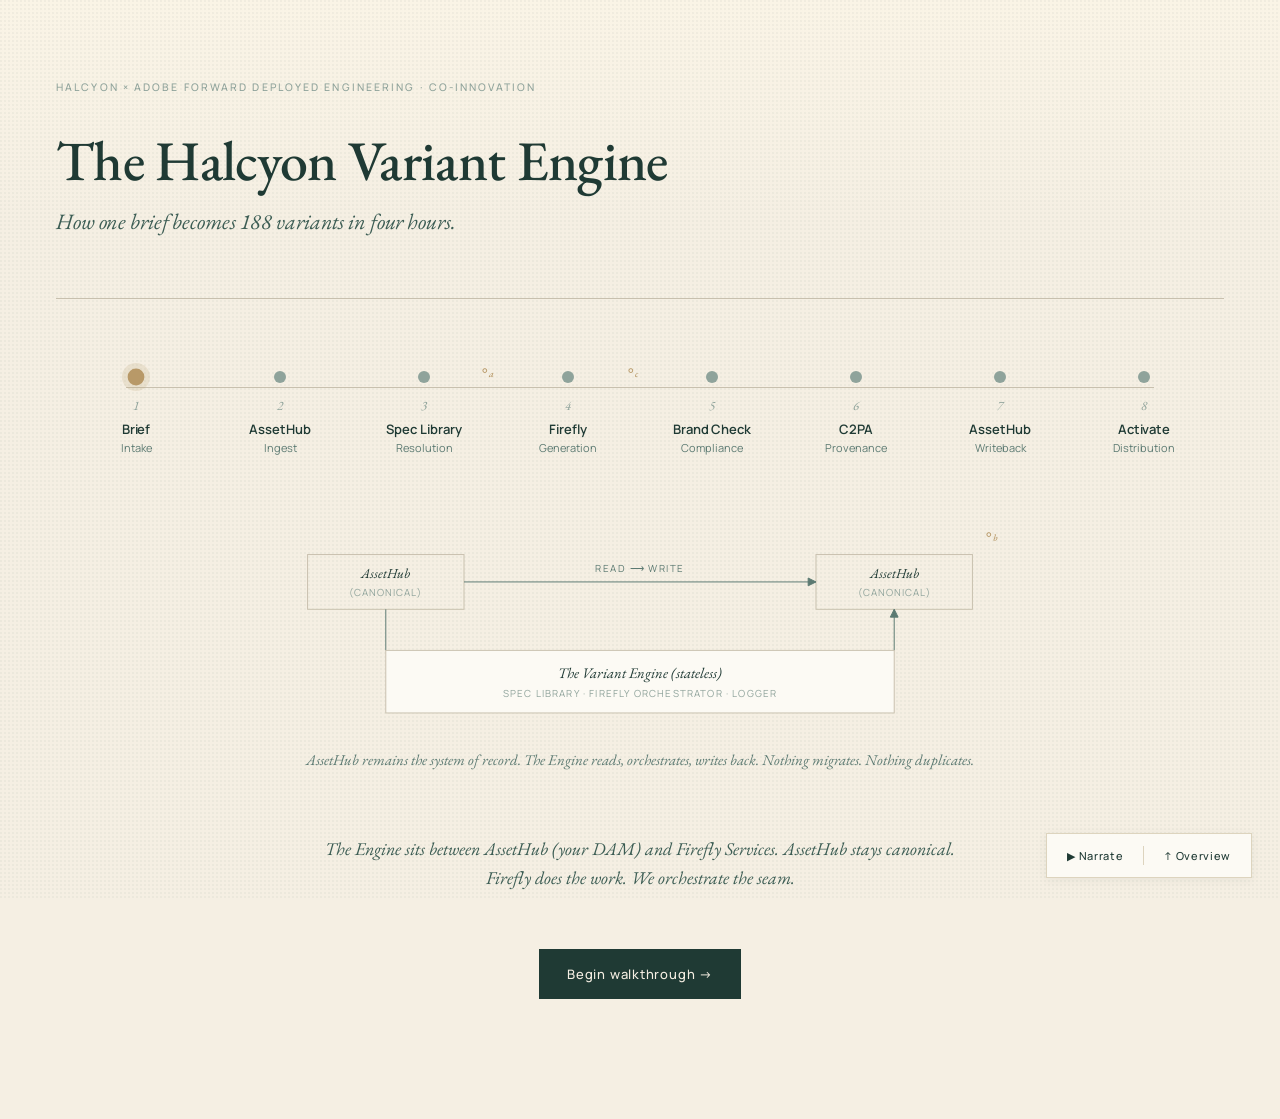
==== index.html @ 99d2ec36 "Halcyon Variant Engine — visual prototype" ====
<!doctype html>
<html lang="en">
<head>
<meta charset="utf-8" />
<meta name="viewport" content="width=1440" />
<title>The Halcyon Variant Engine</title>

<link rel="preconnect" href="https://fonts.googleapis.com">
<link rel="preconnect" href="https://fonts.gstatic.com" crossorigin>
<link rel="preload" as="style" href="https://fonts.googleapis.com/css2?family=EB+Garamond:ital,wght@0,400;0,500;1,400;1,500&family=Manrope:wght@300;400;500;600&family=JetBrains+Mono:wght@400;500&family=Noto+Serif+JP:wght@400;500;700&family=Noto+Sans+JP:wght@400;500&display=swap">
<link rel="stylesheet" href="https://fonts.googleapis.com/css2?family=EB+Garamond:ital,wght@0,400;0,500;1,400;1,500&family=Manrope:wght@300;400;500;600&family=JetBrains+Mono:wght@400;500&family=Noto+Serif+JP:wght@400;500;700&family=Noto+Sans+JP:wght@400;500&display=swap">

<link rel="stylesheet" href="./style.css">
</head>
<body>

<!-- Act 1 — Workflow Overview Page -->
<section id="act-1" class="act act--1" aria-label="Workflow overview"></section>

<!-- Act 2 — Visual Walkthrough -->
<section id="act-2" class="act act--2 hidden" aria-label="Visual walkthrough">
  <header id="breadcrumb-host" class="breadcrumb-host"></header>
  <h2 id="scene-title" class="scene-title"></h2>
  <main id="scene-stage" class="scene-stage"></main>
  <footer id="scene-controls" class="scene-controls"></footer>
  <aside id="margin-log" class="margin-log" aria-label="Margin log"></aside>
</section>

<!-- End frame -->
<section id="end-frame" class="end-frame hidden" aria-label="Closing frame"></section>

<!-- Floating cue overlay (markers anchor to elements; this hosts cards + pointers) -->
<div id="cue-overlay" class="cue-overlay" aria-live="polite"></div>

<!-- Mode + meta controls (always visible chrome — minimal) -->
<nav id="meta-controls" class="meta-controls" aria-label="Playback"></nav>

<script type="module" src="./app.js"></script>
</body>
</html>
---- style.css ----
/* style.css — built in chunks. Sections appended below. */

/* ============================================================
   §8.2  Color palette — exact hex values
   ============================================================ */
:root {
  --ink-deep:     #1F3A34;
  --ink-med:      #3B5C53;
  --ink-soft:     #5C7A72;
  --ink-faint:    #8FA39B;

  --cream:        #F5EFE3;
  --cream-warm:   #FAF4E6;
  --paper:        #FCFAF4;
  --sand:         #E8E2D5;
  --rule:         #C8C0AE;
  --rule-soft:    #DDD4BE;

  --gold:         #B89968;
  --gold-soft:    #D4B98C;
  --accent-green: #6FA67D;
  --review-mute:  #A8A296;

  /* Apparel-Black tile palette per §9.2 */
  --tile-bg-top:    #3B3530;
  --tile-bg-bot:    #252220;
  --tile-bg-flat:   #2C2825;
  --tile-figure:    #4A423C;
  --tile-figure-hi: #5A524A;
  --tile-amazon-bg: #F7F2E8;

  /* Typography — §8.3 */
  --serif:  'EB Garamond', 'Iowan Old Style', 'Apple Garamond', Georgia, serif;
  --sans:   'Manrope', 'DM Sans', 'Plus Jakarta Sans', system-ui, -apple-system, BlinkMacSystemFont, sans-serif;
  --mono:   'JetBrains Mono', ui-monospace, 'SF Mono', Menlo, monospace;
  --jp-serif: 'Noto Serif JP', 'Hiragino Mincho ProN', 'Yu Mincho', serif;
  --jp-sans:  'Noto Sans JP', 'Hiragino Sans', 'Yu Gothic', sans-serif;

  /* Motion — §8.5 */
  --ease: cubic-bezier(0.22, 0.61, 0.36, 1);
  --dur-fast: 200ms;
  --dur-med: 350ms;
  --dur-slow: 600ms;

  /* Layout */
  --page-max: 1280px;
  --page-pad: 56px;
}

* { box-sizing: border-box; }

html, body {
  margin: 0;
  padding: 0;
  background: var(--cream);
  color: var(--ink-deep);
  font-family: var(--sans);
  font-weight: 400;
  font-size: 15px;
  line-height: 1.5;
  -webkit-font-smoothing: antialiased;
  -moz-osx-font-smoothing: grayscale;
  min-height: 100vh;
}

/* §8.4 — paper grain on the page background */
body::before {
  content: '';
  position: fixed;
  inset: 0;
  pointer-events: none;
  z-index: 0;
  background:
    radial-gradient(circle at 1px 1px, rgba(31,58,52,0.04) 1px, transparent 0) 0 0 / 4px 4px,
    linear-gradient(180deg, var(--cream-warm) 0%, var(--cream) 220px);
}

body > * { position: relative; z-index: 1; }

/* Hidden helper */
.hidden { display: none !important; }

/* Typography defaults */
h1, h2, h3, h4 { font-family: var(--serif); font-weight: 500; margin: 0; color: var(--ink-deep); letter-spacing: -0.005em; }
p { margin: 0; }
button { font-family: inherit; cursor: pointer; }
a { color: inherit; }

.eyebrow {
  font-family: var(--sans);
  font-weight: 500;
  text-transform: uppercase;
  letter-spacing: 0.18em;
  font-size: 11px;
  color: var(--ink-faint);
}

.mono { font-family: var(--mono); font-size: 12.5px; }
.italic { font-style: italic; }

/* ============================================================
   Layout — Act 1
   ============================================================ */
.act {
  width: 100%;
  max-width: var(--page-max);
  margin: 0 auto;
  padding: 80px var(--page-pad) 120px;
  animation: actEnter var(--dur-slow) var(--ease) both;
}

@keyframes actEnter {
  from { opacity: 0; transform: translateY(8px); }
  to   { opacity: 1; transform: translateY(0); }
}

@keyframes actExit {
  from { opacity: 1; transform: translateY(0); }
  to   { opacity: 0; transform: translateY(6px); }
}

.act--exiting { animation: actExit 600ms var(--ease) both; }

.act--1 .a1-eyebrow {
  font-family: var(--sans);
  font-weight: 500;
  text-transform: uppercase;
  letter-spacing: 0.20em;
  font-size: 10.5px;
  color: var(--ink-faint);
  margin-bottom: 36px;
}

.act--1 .a1-title {
  font-family: var(--serif);
  font-weight: 500;
  font-size: 56px;
  line-height: 1.05;
  margin-bottom: 14px;
  letter-spacing: -0.012em;
}

.act--1 .a1-subtitle {
  font-family: var(--serif);
  font-style: italic;
  font-weight: 400;
  font-size: 22px;
  color: var(--ink-med);
  margin-bottom: 60px;
  letter-spacing: -0.005em;
}

.a1-rule {
  height: 1px;
  background: var(--rule);
  margin: 0 0 72px;
}

/* ============================================================
   Pipeline (Act 1 hero + Act 2 breadcrumb share styles)
   ============================================================ */
.pipeline {
  position: relative;
  display: grid;
  grid-template-columns: repeat(8, 1fr);
  gap: 0;
  align-items: start;
  padding: 0 8px;
  margin-bottom: 80px;
}

.pipeline__line {
  position: absolute;
  top: 16px;
  left: 6%;
  right: 6%;
  height: 1px;
  background: var(--rule);
  z-index: 0;
}

.pipeline-node {
  position: relative;
  display: flex;
  flex-direction: column;
  align-items: center;
  text-align: center;
  background: transparent;
  border: 0;
  padding: 0;
  cursor: pointer;
  z-index: 1;
}

.pipeline-node__dot {
  width: 12px;
  height: 12px;
  border-radius: 50%;
  background: var(--ink-deep);
  margin-bottom: 14px;
  transition: transform var(--dur-med) var(--ease), background var(--dur-med) var(--ease);
}

.pipeline-node[data-state="past"]    .pipeline-node__dot { background: var(--ink-soft); }
.pipeline-node[data-state="future"]  .pipeline-node__dot { background: var(--ink-faint); }
.pipeline-node[data-state="active"]  .pipeline-node__dot { background: var(--gold); transform: scale(1.4); box-shadow: 0 0 0 4px rgba(184,153,104,0.18); }

.pipeline-node__num {
  font-family: var(--serif);
  font-style: italic;
  font-size: 13px;
  color: var(--ink-faint);
  margin-bottom: 6px;
}

.pipeline-node__label {
  font-family: var(--sans);
  font-weight: 600;
  font-size: 13px;
  color: var(--ink-deep);
  letter-spacing: -0.005em;
  margin-bottom: 2px;
}

.pipeline-node__sub {
  font-family: var(--sans);
  font-weight: 400;
  font-size: 11px;
  color: var(--ink-soft);
}

/* Hover caption (small floating tile next to node) */
.pipeline-caption {
  position: absolute;
  top: 100%;
  left: 50%;
  transform: translate(-50%, 8px);
  width: 220px;
  background: var(--paper);
  border: 1px solid var(--rule-soft);
  padding: 12px 14px;
  z-index: 5;
  opacity: 0;
  pointer-events: none;
  transition: opacity 200ms var(--ease);
  box-shadow: 0 2px 8px rgba(31,58,52,0.06);
}

.pipeline-node:hover .pipeline-caption,
.pipeline-node:focus-visible .pipeline-caption { opacity: 1; }

.pipeline-caption__name {
  font-family: var(--sans);
  font-weight: 600;
  font-size: 12px;
  color: var(--ink-deep);
  margin-bottom: 4px;
}

.pipeline-caption__primitive {
  font-family: var(--mono);
  font-size: 10px;
  color: var(--gold);
  margin-bottom: 6px;
  line-height: 1.35;
}

.pipeline-caption__desc {
  font-family: var(--sans);
  font-size: 11.5px;
  color: var(--ink-soft);
  line-height: 1.45;
}

/* ============================================================
   Bridge diagram (Act 1)
   ============================================================ */
.bridge {
  margin: 24px auto 64px;
  max-width: 720px;
  padding: 0 8px;
}

.bridge__svg { display: block; width: 100%; height: auto; }

.bridge__caption {
  margin-top: 18px;
  text-align: center;
  font-family: var(--serif);
  font-style: italic;
  font-size: 15px;
  color: var(--ink-soft);
  line-height: 1.55;
}

/* ============================================================
   Act 1 orient + CTA
   ============================================================ */
.a1-orient {
  max-width: 640px;
  margin: 0 auto 56px;
  text-align: center;
  font-family: var(--serif);
  font-size: 18px;
  font-style: italic;
  font-weight: 400;
  color: var(--ink-med);
  line-height: 1.6;
}

.a1-cta-row { text-align: center; margin-top: 24px; }

.btn-primary {
  display: inline-block;
  background: var(--ink-deep);
  color: var(--cream);
  border: 0;
  font-family: var(--sans);
  font-weight: 500;
  font-size: 13px;
  letter-spacing: 0.06em;
  padding: 16px 28px;
  text-transform: none;
  cursor: pointer;
  transition: background var(--dur-med) var(--ease), transform var(--dur-med) var(--ease);
}

.btn-primary:hover { background: #15282A; transform: translateY(-1px); }

.btn-secondary {
  background: transparent;
  border: 1px solid var(--rule);
  color: var(--ink-deep);
  font-family: var(--sans);
  font-weight: 500;
  font-size: 12px;
  padding: 12px 22px;
  cursor: pointer;
  letter-spacing: 0.04em;
  transition: border-color var(--dur-med) var(--ease);
}
.btn-secondary:hover { border-color: var(--ink-soft); }

/* ============================================================
   Act 2 — chrome, breadcrumb, scene stage
   ============================================================ */
.act--2 {
  padding-top: 36px;
  padding-bottom: 80px;
}

.breadcrumb-host {
  position: sticky;
  top: 0;
  background: linear-gradient(180deg, var(--cream) 70%, rgba(245,239,227,0));
  padding: 18px 0 22px;
  z-index: 4;
  margin-bottom: 24px;
}

.breadcrumb {
  display: grid;
  grid-template-columns: repeat(8, 1fr);
  gap: 0;
  position: relative;
  padding: 0 12px;
}

.breadcrumb__line {
  position: absolute;
  top: 6px;
  left: 8%;
  right: 8%;
  height: 1px;
  background: var(--rule-soft);
}

.breadcrumb-node {
  display: flex;
  flex-direction: column;
  align-items: center;
  background: transparent;
  border: 0;
  padding: 0;
  cursor: pointer;
  position: relative;
  z-index: 1;
  transition: opacity var(--dur-med) var(--ease);
}

.breadcrumb-node:disabled { cursor: default; opacity: 0.55; }

.breadcrumb-node__dot {
  width: 8px;
  height: 8px;
  border-radius: 50%;
  background: var(--ink-faint);
  margin-bottom: 8px;
  transition: transform var(--dur-med) var(--ease), background var(--dur-med) var(--ease);
}

.breadcrumb-node[data-state="past"]   .breadcrumb-node__dot { background: var(--ink-soft); }
.breadcrumb-node[data-state="active"] .breadcrumb-node__dot { background: var(--gold); transform: scale(1.4); }

.breadcrumb-node__label {
  font-family: var(--sans);
  font-weight: 500;
  font-size: 9.5px;
  text-transform: uppercase;
  letter-spacing: 0.10em;
  color: var(--ink-faint);
}
.breadcrumb-node[data-state="past"]   .breadcrumb-node__label { color: var(--ink-soft); }
.breadcrumb-node[data-state="active"] .breadcrumb-node__label { color: var(--ink-deep); }

/* Scene title */
.scene-title {
  font-family: var(--serif);
  font-weight: 500;
  font-size: 26px;
  color: var(--ink-deep);
  margin: 8px var(--page-pad) 28px;
  letter-spacing: -0.005em;
}

/* Scene stage */
.scene-stage {
  margin: 0 var(--page-pad);
  min-height: 420px;
}

.scene-stage > .scene { animation: actEnter 450ms var(--ease) both; }

/* ============================================================
   Scene controls (bottom)
   ============================================================ */
.scene-controls {
  display: flex;
  justify-content: center;
  align-items: center;
  gap: 12px;
  margin: 56px var(--page-pad) 0;
  padding-top: 32px;
  border-top: 1px solid var(--rule-soft);
}

.scene-controls .ctrl {
  background: transparent;
  border: 1px solid var(--rule);
  color: var(--ink-deep);
  font-family: var(--sans);
  font-weight: 500;
  font-size: 11.5px;
  letter-spacing: 0.06em;
  padding: 10px 18px;
  cursor: pointer;
  transition: border-color var(--dur-med) var(--ease), color var(--dur-med) var(--ease);
}
.scene-controls .ctrl:hover { border-color: var(--ink-soft); }
.scene-controls .ctrl:disabled { color: var(--ink-faint); border-color: var(--rule-soft); cursor: default; }
.scene-controls .ctrl--primary { background: var(--ink-deep); color: var(--cream); border-color: var(--ink-deep); }
.scene-controls .ctrl--primary:hover { background: #15282A; }

/* ============================================================
   Margin log — bottom strip in Act 2
   ============================================================ */
.margin-log {
  margin: 64px var(--page-pad) 0;
  padding-top: 18px;
  border-top: 1px dotted var(--rule-soft);
  display: flex;
  flex-direction: column;
  gap: 4px;
  font-size: 11px;
  color: var(--ink-faint);
  font-family: var(--sans);
  min-height: 24px;
}

.margin-log__entry {
  display: grid;
  grid-template-columns: 24px 180px 1fr;
  gap: 12px;
  align-items: baseline;
  animation: actEnter 350ms var(--ease) both;
}

.margin-log__pin {
  font-family: var(--serif);
  font-style: italic;
  color: var(--gold);
  text-align: right;
}

.margin-log__attr {
  font-weight: 500;
  text-transform: uppercase;
  letter-spacing: 0.12em;
  font-size: 9.5px;
  color: var(--ink-soft);
}

.margin-log__quote {
  font-family: var(--serif);
  font-style: italic;
  font-size: 12px;
  color: var(--ink-soft);
  line-height: 1.5;
  white-space: nowrap;
  overflow: hidden;
  text-overflow: ellipsis;
}

/* ============================================================
   Meta controls (narrate toggle, return-to-overview)
   ============================================================ */
.meta-controls {
  position: fixed;
  bottom: 22px;
  right: 28px;
  z-index: 8;
  display: flex;
  gap: 8px;
  background: var(--paper);
  border: 1px solid var(--rule-soft);
  padding: 8px 10px;
  box-shadow: 0 2px 10px rgba(31,58,52,0.06);
}

.meta-controls .meta-btn {
  background: transparent;
  border: 0;
  font-family: var(--sans);
  font-weight: 500;
  font-size: 11px;
  letter-spacing: 0.06em;
  color: var(--ink-deep);
  padding: 6px 10px;
  cursor: pointer;
  transition: color var(--dur-med) var(--ease);
}
.meta-controls .meta-btn:hover { color: var(--gold); }
.meta-controls .meta-btn--active { color: var(--gold); }
.meta-controls .meta-divider { width: 1px; background: var(--rule-soft); margin: 4px 2px; }

/* ============================================================
   §10 Cues — marker (Option A footnote pin), card, pointer
   ============================================================ */

/* The marker is positioned by JS as an inline-block at anchor element.
   It is the small superscript ° in --gold per §10.1 Option A. */
.cue-marker {
  display: inline-flex;
  align-items: center;
  justify-content: center;
  position: relative;
  background: transparent;
  border: 0;
  font-family: var(--serif);
  font-weight: 500;
  font-size: 14px;
  color: var(--gold);
  cursor: pointer;
  padding: 0 2px;
  margin: 0 2px;
  vertical-align: super;
  line-height: 1;
  transition: color var(--dur-fast) var(--ease), transform var(--dur-fast) var(--ease);
}

.cue-marker::before {
  content: '°';
  font-size: 18px;
  line-height: 1;
}

.cue-marker:hover,
.cue-marker:focus-visible,
.cue-marker.is-active {
  color: var(--gold-soft);
  transform: scale(1.2);
}

.cue-marker .cue-marker__id {
  font-family: var(--serif);
  font-style: italic;
  font-size: 9.5px;
  color: var(--gold);
  margin-left: 1px;
}

/* Overlay container that hosts cards + pointers, position: fixed */
.cue-overlay {
  position: fixed;
  inset: 0;
  pointer-events: none;
  z-index: 6;
}

.cue-overlay > * { pointer-events: auto; }

/* Cue card */
.cue-card {
  position: absolute;
  width: 280px;
  background: var(--paper);
  border: 1px solid var(--rule-soft);
  box-shadow: 0 2px 12px rgba(31,58,52,0.08);
  padding: 18px 22px 20px;
  opacity: 0;
  transform: translateY(4px);
  transition: opacity 200ms var(--ease), transform 200ms var(--ease);
}

.cue-card.is-visible {
  opacity: 1;
  transform: translateY(0);
}

.cue-card__attr {
  font-family: var(--sans);
  font-weight: 500;
  font-size: 9.5px;
  letter-spacing: 0.18em;
  text-transform: uppercase;
  color: var(--gold);
  margin-bottom: 10px;
}

.cue-card__body {
  font-family: var(--serif);
  font-style: italic;
  font-weight: 400;
  font-size: 16px;
  line-height: 1.5;
  color: var(--ink-deep);
  letter-spacing: -0.003em;
}

.cue-card__close {
  position: absolute;
  top: 6px;
  right: 8px;
  background: transparent;
  border: 0;
  color: var(--ink-faint);
  cursor: pointer;
  font-size: 14px;
  line-height: 1;
  padding: 4px 6px;
}
.cue-card__close:hover { color: var(--ink-soft); }

/* Pointer line (SVG, drawn on entry) */
.cue-pointer {
  position: absolute;
  pointer-events: none;
  overflow: visible;
}
.cue-pointer__line {
  fill: none;
  stroke: var(--gold);
  stroke-width: 1;
  stroke-dasharray: 200;
  stroke-dashoffset: 200;
  transition: stroke-dashoffset 250ms var(--ease);
}
.cue-pointer.is-visible .cue-pointer__line { stroke-dashoffset: 0; }
.cue-pointer__dot { fill: var(--gold); opacity: 0; transition: opacity 200ms var(--ease) 200ms; }
.cue-pointer.is-visible .cue-pointer__dot { opacity: 1; }

/* ============================================================
   Generic stylized "interface" panel — used by Scenes 1, 2, 3, 4, 5, 7
   ============================================================ */
.panel {
  background: var(--paper);
  border: 1px solid var(--rule-soft);
  padding: 0;
  position: relative;
}

.panel__chrome {
  display: flex;
  align-items: center;
  justify-content: space-between;
  padding: 12px 18px;
  border-bottom: 1px solid var(--rule-soft);
  background: var(--cream-warm);
  font-family: var(--sans);
  font-weight: 500;
  font-size: 11px;
  letter-spacing: 0.10em;
  color: var(--ink-soft);
  text-transform: uppercase;
}

.panel__body { padding: 24px 28px 28px; }

/* ============================================================
   Scene 1 — Brief Intake form
   ============================================================ */
.brief-form { max-width: 720px; margin: 0 auto; }

.brief-form .field {
  display: grid;
  grid-template-columns: 160px 1fr;
  gap: 18px;
  align-items: baseline;
  margin-bottom: 16px;
  padding-bottom: 10px;
  border-bottom: 1px dotted var(--rule-soft);
}

.brief-form .field__label {
  font-family: var(--sans);
  font-weight: 500;
  font-size: 11px;
  letter-spacing: 0.10em;
  text-transform: uppercase;
  color: var(--ink-soft);
}

.brief-form .field__value {
  font-family: var(--sans);
  font-weight: 500;
  font-size: 14px;
  color: var(--ink-deep);
  position: relative;
  min-height: 18px;
}
.brief-form .field__value.mono { font-family: var(--mono); font-size: 12.5px; }

.brief-form .field__value .caret {
  display: inline-block;
  width: 1px;
  height: 14px;
  background: var(--ink-deep);
  vertical-align: -2px;
  margin-left: 1px;
  animation: caret 1s steps(2) infinite;
}
.brief-form .field__value.is-done .caret { display: none; }

@keyframes caret {
  0%, 50%   { opacity: 1; }
  51%, 100% { opacity: 0; }
}

.brief-form .pills {
  display: inline-flex;
  gap: 8px;
  flex-wrap: wrap;
}

.brief-form .pill {
  display: inline-block;
  padding: 4px 10px;
  background: transparent;
  border: 1px solid var(--rule);
  font-family: var(--sans);
  font-weight: 500;
  font-size: 11px;
  letter-spacing: 0.04em;
  color: var(--ink-deep);
  opacity: 0;
  transform: translateY(2px);
  transition: opacity 250ms var(--ease), transform 250ms var(--ease);
}
.brief-form .pill.is-visible { opacity: 1; transform: translateY(0); }

.brief-form .surfaces-grid {
  display: grid;
  grid-template-columns: 1fr 1fr;
  gap: 8px 24px;
  margin-top: 4px;
}

.brief-form .surface-row {
  display: flex;
  align-items: center;
  gap: 8px;
  font-family: var(--sans);
  font-size: 13px;
  color: var(--ink-deep);
  opacity: 0;
  transition: opacity 200ms var(--ease);
}
.brief-form .surface-row.is-visible { opacity: 1; }
.brief-form .surface-row .check { color: var(--gold); font-size: 11px; }

.brief-form .estimate-line {
  font-family: var(--serif);
  font-size: 18px;
  font-weight: 500;
  color: var(--ink-deep);
}
.brief-form .estimate-line .estimate-num { color: var(--gold); font-style: italic; font-size: 22px; }
.brief-form .estimate-line .estimate-note {
  display: block;
  font-family: var(--sans);
  font-style: normal;
  font-weight: 400;
  font-size: 11.5px;
  color: var(--ink-faint);
  margin-top: 4px;
  letter-spacing: 0.02em;
}

.brief-form .form-actions {
  display: flex;
  justify-content: flex-end;
  gap: 12px;
  margin-top: 28px;
  padding-top: 18px;
  border-top: 1px solid var(--rule-soft);
}
.brief-form .form-actions .btn-primary { font-size: 12px; padding: 12px 22px; transition: box-shadow var(--dur-med); }
.brief-form .form-actions .btn-primary.is-pulsing { box-shadow: 0 0 0 4px rgba(184,153,104,0.25); }

/* ============================================================
   Scene 2 — AssetHub DAM browser
   ============================================================ */
.assethub {
  display: grid;
  grid-template-columns: 1fr 320px;
  gap: 0;
  min-height: 360px;
}

.assethub__tree {
  border-right: 1px solid var(--rule-soft);
  padding: 18px 22px;
  font-family: var(--mono);
  font-size: 12.5px;
  color: var(--ink-soft);
  line-height: 2;
}

.assethub__row {
  display: flex;
  align-items: center;
  gap: 8px;
  padding: 1px 0;
}
.assethub__row.is-selected { color: var(--gold); }
.assethub__row.is-selected::after {
  content: '◀';
  color: var(--gold);
  font-size: 10px;
  margin-left: 4px;
}
.assethub__row .marker { color: var(--ink-faint); }
.assethub__row .file-glyph::before { content: '•'; color: var(--ink-faint); margin-right: 4px; }

.assethub__detail {
  background: var(--cream-warm);
  padding: 22px 24px;
  border-left: 0;
}

.assethub__detail .panel-eyebrow {
  font-family: var(--sans);
  text-transform: uppercase;
  letter-spacing: 0.18em;
  font-size: 9.5px;
  color: var(--ink-faint);
  margin-bottom: 18px;
}

.assethub__detail .selected-name {
  font-family: var(--mono);
  font-size: 13px;
  color: var(--ink-deep);
  background: var(--paper);
  border: 1px solid var(--rule-soft);
  padding: 8px 12px;
  margin-bottom: 18px;
  display: inline-block;
}

.assethub__meta { display: flex; flex-direction: column; gap: 10px; }

.assethub__meta-row {
  display: grid;
  grid-template-columns: 80px 1fr;
  gap: 12px;
  align-items: baseline;
  font-family: var(--sans);
  font-size: 12.5px;
  color: var(--ink-deep);
  opacity: 0;
  transition: opacity 250ms var(--ease);
}
.assethub__meta-row.is-visible { opacity: 1; }
.assethub__meta-row .k {
  font-weight: 500;
  text-transform: uppercase;
  letter-spacing: 0.10em;
  font-size: 10px;
  color: var(--ink-faint);
}
.assethub__meta-row.highlight .v {
  color: var(--gold);
  font-style: italic;
  font-family: var(--serif);
  font-size: 14px;
}
.assethub__meta-row.highlight .v .pulse {
  display: inline-block;
  width: 6px; height: 6px;
  background: var(--accent-green);
  border-radius: 50%;
  margin-right: 4px;
  vertical-align: middle;
  animation: pulse 1.6s ease-in-out infinite;
}

@keyframes pulse {
  0%, 100% { opacity: 1; transform: scale(1); }
  50%      { opacity: 0.55; transform: scale(0.8); }
}

/* ============================================================
   Scene 3 — Spec Library code editor
   ============================================================ */
.editor { min-height: 360px; }

.editor__tabs {
  display: flex;
  border-bottom: 1px solid var(--rule-soft);
  background: var(--cream-warm);
  padding: 0 12px;
}
.editor__tab {
  padding: 12px 16px;
  font-family: var(--mono);
  font-size: 11.5px;
  color: var(--ink-soft);
  cursor: pointer;
  border: 0;
  background: transparent;
  border-bottom: 2px solid transparent;
  transition: color var(--dur-med) var(--ease), border-color var(--dur-med) var(--ease);
}
.editor__tab.is-active {
  color: var(--ink-deep);
  border-bottom-color: var(--gold);
  background: var(--paper);
}

.editor__body {
  padding: 18px 0;
  font-family: var(--mono);
  font-size: 12.5px;
  line-height: 1.7;
  background: var(--paper);
  position: relative;
}

.editor__line {
  display: grid;
  grid-template-columns: 48px 1fr;
  gap: 8px;
  padding: 0 22px 0 12px;
  color: var(--ink-soft);
  white-space: pre;
}

.editor__line .num {
  color: var(--ink-faint);
  text-align: right;
  font-size: 11px;
  user-select: none;
}

.editor__line.is-highlight {
  background: rgba(184,153,104,0.10);
}
.editor__line.is-highlight .content { color: var(--ink-deep); }

.editor__line .key { color: var(--ink-deep); }
.editor__line .str { color: var(--gold); }
.editor__line .num-val { color: var(--accent-green); }
.editor__line .punct { color: var(--ink-soft); }

.editor__statusbar {
  margin-top: 6px;
  border-top: 1px solid var(--rule-soft);
  padding: 10px 18px;
  font-family: var(--mono);
  font-size: 11px;
  color: var(--ink-soft);
  background: var(--cream-warm);
  display: flex;
  align-items: center;
  gap: 8px;
}
.editor__statusbar .pulse-dot {
  display: inline-block;
  width: 6px; height: 6px;
  background: var(--accent-green);
  border-radius: 50%;
  animation: pulse 1.6s ease-in-out infinite;
}

/* ============================================================
   Scene 4 — Firefly job dashboard
   ============================================================ */
.firefly__header {
  display: grid;
  grid-template-columns: 1fr 1fr 1fr;
  gap: 36px;
  padding: 22px 28px;
  border-bottom: 1px solid var(--rule-soft);
}

.firefly__header .stat__label {
  font-family: var(--sans);
  font-weight: 500;
  text-transform: uppercase;
  font-size: 9.5px;
  letter-spacing: 0.16em;
  color: var(--ink-faint);
  margin-bottom: 6px;
}
.firefly__header .stat__value {
  font-family: var(--serif);
  font-weight: 500;
  font-size: 22px;
  color: var(--ink-deep);
  letter-spacing: -0.005em;
}

.firefly__rows {
  font-family: var(--mono);
  font-size: 12px;
  padding: 12px 28px;
  color: var(--ink-soft);
}

.firefly__row {
  display: grid;
  grid-template-columns: 18px 110px 110px 50px 1fr 80px;
  gap: 12px;
  align-items: center;
  padding: 6px 0;
  border-bottom: 1px dotted var(--rule-soft);
  transition: color var(--dur-med) var(--ease);
}

.firefly__row:last-child { border-bottom: 0; }

.firefly__row .state-glyph { font-size: 14px; line-height: 1; text-align: center; }
.firefly__row.state--queued  { color: var(--ink-faint); }
.firefly__row.state--queued  .state-glyph { color: var(--ink-faint); }
.firefly__row.state--running { color: var(--ink-deep); }
.firefly__row.state--running .state-glyph { color: var(--accent-green); animation: pulse 1.6s ease-in-out infinite; }
.firefly__row.state--done    { color: var(--ink-soft); }
.firefly__row.state--done    .state-glyph { color: var(--ink-soft); }

.firefly__row .row-id { color: var(--ink-faint); }
.firefly__row .row-status {
  text-align: right;
  font-family: var(--sans);
  font-weight: 500;
  font-size: 10.5px;
  letter-spacing: 0.10em;
  text-transform: lowercase;
}

.firefly__legend {
  padding: 12px 28px 22px;
  font-family: var(--mono);
  font-size: 11px;
  color: var(--ink-faint);
  border-top: 1px solid var(--rule-soft);
}

/* ============================================================
   Scene 5 — Brand Check grid
   ============================================================ */
.brandcheck__header {
  display: grid;
  grid-template-columns: 1fr 1fr 1fr;
  gap: 36px;
  padding: 22px 28px;
  border-bottom: 1px solid var(--rule-soft);
}

.brandcheck__header .stat__label {
  font-family: var(--sans);
  font-weight: 500;
  text-transform: uppercase;
  font-size: 9.5px;
  letter-spacing: 0.16em;
  color: var(--ink-faint);
  margin-bottom: 6px;
}
.brandcheck__header .stat__value {
  font-family: var(--serif);
  font-weight: 500;
  font-size: 22px;
  color: var(--ink-deep);
}

.brandcheck__grid {
  display: grid;
  grid-template-columns: repeat(8, 1fr);
  gap: 14px;
  padding: 28px;
}

.bc-tile {
  position: relative;
  aspect-ratio: 1 / 1;
  background: var(--tile-bg-flat);
  border: 1px solid var(--rule-soft);
  display: flex;
  align-items: flex-end;
  justify-content: flex-end;
  padding: 6px 8px;
  overflow: hidden;
}

.bc-tile__silhouette {
  position: absolute;
  inset: 0;
  display: flex;
  align-items: center;
  justify-content: center;
}

.bc-tile__score {
  font-family: var(--mono);
  font-size: 10.5px;
  color: var(--cream);
  background: rgba(31,24,21,0.55);
  padding: 2px 5px;
  position: relative;
  z-index: 1;
}

.bc-tile.is-flagged {
  filter: saturate(0.4) brightness(0.92);
}
.bc-tile.is-flagged::after {
  content: '⚐';
  position: absolute;
  top: 4px;
  right: 6px;
  color: var(--gold);
  font-size: 14px;
  z-index: 2;
}

.bc-tile.has-c2pa::before {
  content: 'C2PA ✓';
  position: absolute;
  top: 4px;
  left: 6px;
  font-family: var(--mono);
  font-size: 8.5px;
  color: var(--gold);
  background: rgba(31,24,21,0.55);
  padding: 1px 4px;
  z-index: 2;
  animation: c2paIn 350ms var(--ease) both;
}

@keyframes c2paIn {
  from { opacity: 0; transform: translateY(-2px); }
  to   { opacity: 1; transform: translateY(0); }
}

.brandcheck__legend {
  border-top: 1px solid var(--rule-soft);
  padding: 18px 28px 22px;
  display: flex;
  align-items: baseline;
  gap: 14px;
}
.brandcheck__legend .review-key {
  font-family: var(--mono);
  font-size: 11px;
  color: var(--ink-soft);
}

.brandcheck__provenance {
  border-top: 1px solid var(--rule-soft);
  padding: 18px 28px 24px;
  background: var(--cream-warm);
}
.brandcheck__provenance .label {
  font-family: var(--sans);
  font-weight: 500;
  text-transform: uppercase;
  letter-spacing: 0.18em;
  font-size: 10px;
  color: var(--ink-faint);
  margin-bottom: 8px;
}
.brandcheck__provenance .l1 {
  font-family: var(--serif);
  font-style: italic;
  font-size: 14px;
  color: var(--ink-deep);
  margin-bottom: 4px;
}
.brandcheck__provenance .l2 {
  font-family: var(--mono);
  font-size: 11px;
  color: var(--ink-soft);
}

/* ============================================================
   Scene 7 — Activation panel
   ============================================================ */
.activation__rows {
  padding: 22px 28px;
}
.activation__row {
  display: grid;
  grid-template-columns: 1fr 80px 1fr;
  gap: 18px;
  align-items: baseline;
  padding: 12px 0;
  border-bottom: 1px dotted var(--rule-soft);
  font-family: var(--sans);
  font-size: 13px;
  color: var(--ink-deep);
  opacity: 0.45;
  transition: opacity 350ms var(--ease);
}
.activation__row.is-live { opacity: 1; }
.activation__row.is-header {
  font-family: var(--sans);
  font-weight: 500;
  font-size: 10px;
  letter-spacing: 0.16em;
  text-transform: uppercase;
  color: var(--ink-faint);
  opacity: 1;
}
.activation__row.is-total {
  font-family: var(--serif);
  font-weight: 500;
  font-size: 16px;
  border-top: 1px solid var(--rule);
  border-bottom: 0;
  padding-top: 18px;
  margin-top: 8px;
  opacity: 1;
}

.activation__row .count {
  font-family: var(--mono);
  font-size: 13px;
  color: var(--ink-deep);
  text-align: right;
}

.activation__row .status {
  font-family: var(--sans);
  font-size: 12px;
  color: var(--ink-soft);
  display: flex;
  align-items: center;
  gap: 6px;
}
.activation__row .status .dot {
  width: 7px; height: 7px;
  border-radius: 50%;
  display: inline-block;
}
.activation__row.is-live    .status .dot { background: var(--accent-green); animation: pulse 1.6s ease-in-out infinite; }
.activation__row.scheduled  .status .dot { background: var(--gold); }
.activation__row.is-total   .status .dot { background: var(--accent-green); }

.activation__footer {
  border-top: 1px solid var(--rule-soft);
  background: var(--cream-warm);
  padding: 22px 28px;
  display: grid;
  grid-template-columns: repeat(3, 1fr);
  gap: 24px;
}
.activation__footer .meta-label {
  font-family: var(--sans);
  text-transform: uppercase;
  letter-spacing: 0.16em;
  font-size: 10px;
  color: var(--ink-faint);
  margin-bottom: 6px;
}
.activation__footer .meta-value {
  font-family: var(--serif);
  font-weight: 500;
  font-size: 18px;
  color: var(--ink-deep);
}
.activation__footer .meta-value.gold { color: var(--gold); font-style: italic; }

/* ============================================================
   End frame
   ============================================================ */
.end-frame {
  text-align: center;
  padding: 140px var(--page-pad) 120px;
  max-width: var(--page-max);
  margin: 0 auto;
}

.end-frame__l1 { font-family: var(--serif); font-style: italic; font-weight: 500; font-size: 38px; color: var(--ink-deep); margin-bottom: 36px; letter-spacing: -0.012em; }
.end-frame__l2 { font-family: var(--serif); font-style: italic; font-weight: 400; font-size: 30px; color: var(--ink-med); margin-bottom: 36px; }
.end-frame__l3 { font-family: var(--serif); font-style: italic; font-weight: 400; font-size: 28px; color: var(--ink-soft); margin-bottom: 60px; }

.end-frame__actions { display: flex; justify-content: center; gap: 14px; flex-direction: column; align-items: center; margin-top: 40px; }
.end-frame__actions .btn-link {
  background: transparent; border: 0; padding: 8px 4px;
  font-family: var(--sans); font-size: 12px; color: var(--ink-soft); cursor: pointer; letter-spacing: 0.06em;
}
.end-frame__actions .btn-link:hover { color: var(--ink-deep); }

/* ============================================================
   §6.6 / §9 — Scene 6 Contact Sheet & variant tiles
   ============================================================ */
.contact {
  display: grid;
  grid-template-columns: 96px 1fr;
  gap: 18px;
  align-items: start;
  padding: 16px 0;
}

.contact__hero {
  background: var(--paper);
  border: 1px solid var(--rule-soft);
  padding: 14px;
}
.contact__hero .hero-svg { display: block; width: 100%; height: auto; }
.contact__hero .hero-meta {
  font-family: var(--mono);
  font-size: 9.5px;
  color: var(--ink-faint);
  margin-top: 10px;
  line-height: 1.4;
}

.contact__board {
  display: grid;
  grid-template-rows: auto 1fr;
  gap: 8px;
}

.contact__col-headers {
  display: grid;
  grid-template-columns: 70px repeat(8, 1fr);
  gap: 6px;
  padding-right: 4px;
}
.contact__col-headers .col-h {
  font-family: var(--sans);
  font-weight: 500;
  text-transform: uppercase;
  letter-spacing: 0.10em;
  font-size: 8.5px;
  color: var(--ink-faint);
  text-align: center;
  line-height: 1.3;
}

.contact__rows { display: flex; flex-direction: column; gap: 8px; }

.contact__row {
  display: grid;
  grid-template-columns: 70px repeat(8, 1fr);
  gap: 6px;
  align-items: end;
}

.contact__row-label {
  font-family: var(--serif);
  font-weight: 500;
  font-size: 14px;
  color: var(--ink-deep);
  letter-spacing: 0.06em;
  text-align: right;
  padding-right: 4px;
  align-self: center;
}

.contact__counter {
  margin-top: 18px;
  text-align: right;
  font-family: var(--mono);
  font-size: 11.5px;
  color: var(--ink-soft);
}
.contact__counter .num { color: var(--gold); font-family: var(--serif); font-style: italic; font-size: 16px; }

/* ============================================================
   Variant tile (atomic unit — Scene 6 + Scene 5)
   ============================================================ */
.tile {
  position: relative;
  width: 100%;
  background: var(--sand);
  border: 1px solid var(--rule-soft);
  display: flex;
  flex-direction: column;
  overflow: visible;
  opacity: 0;
  transform: translateY(4px);
  transition: opacity 350ms var(--ease), transform 350ms var(--ease);
}
.tile.is-visible { opacity: 1; transform: translateY(0); }

.tile__canvas {
  position: relative;
  width: 100%;
  background: var(--tile-bg-flat);
  overflow: hidden;
}
.tile__canvas svg { display: block; width: 100%; height: 100%; }

.tile__caption {
  font-family: var(--sans);
  font-weight: 500;
  text-transform: uppercase;
  letter-spacing: 0.10em;
  font-size: 8.5px;
  color: var(--ink-faint);
  padding: 4px 4px 6px;
  text-align: center;
  line-height: 1.3;
}

.tile.is-flagged .tile__canvas {
  filter: saturate(0.4) brightness(0.95);
}
.tile.is-flagged::after {
  content: '⚐';
  position: absolute;
  top: 4px;
  right: 6px;
  color: var(--gold);
  font-size: 12px;
  z-index: 2;
}
.tile.is-flagged .tile__caption::after {
  content: ' · REVIEW';
  color: var(--gold);
}

/* Generating shimmer (state 2 of §9.5) */
.tile.is-generating .tile__canvas::after {
  content: '';
  position: absolute;
  inset: 0;
  background: linear-gradient(110deg, transparent 30%, rgba(245,239,227,0.18) 50%, transparent 70%);
  background-size: 200% 100%;
  animation: shimmer 600ms ease-out 1;
}
@keyframes shimmer {
  from { background-position: 100% 0; }
  to   { background-position: -100% 0; }
}

/* Visual override for Amazon (light bg) and OOH (vertical) */
.tile[data-amazon="1"] .tile__canvas { background: var(--tile-amazon-bg); }

/* Counter tween helper */
.counter-tween { font-variant-numeric: tabular-nums; }
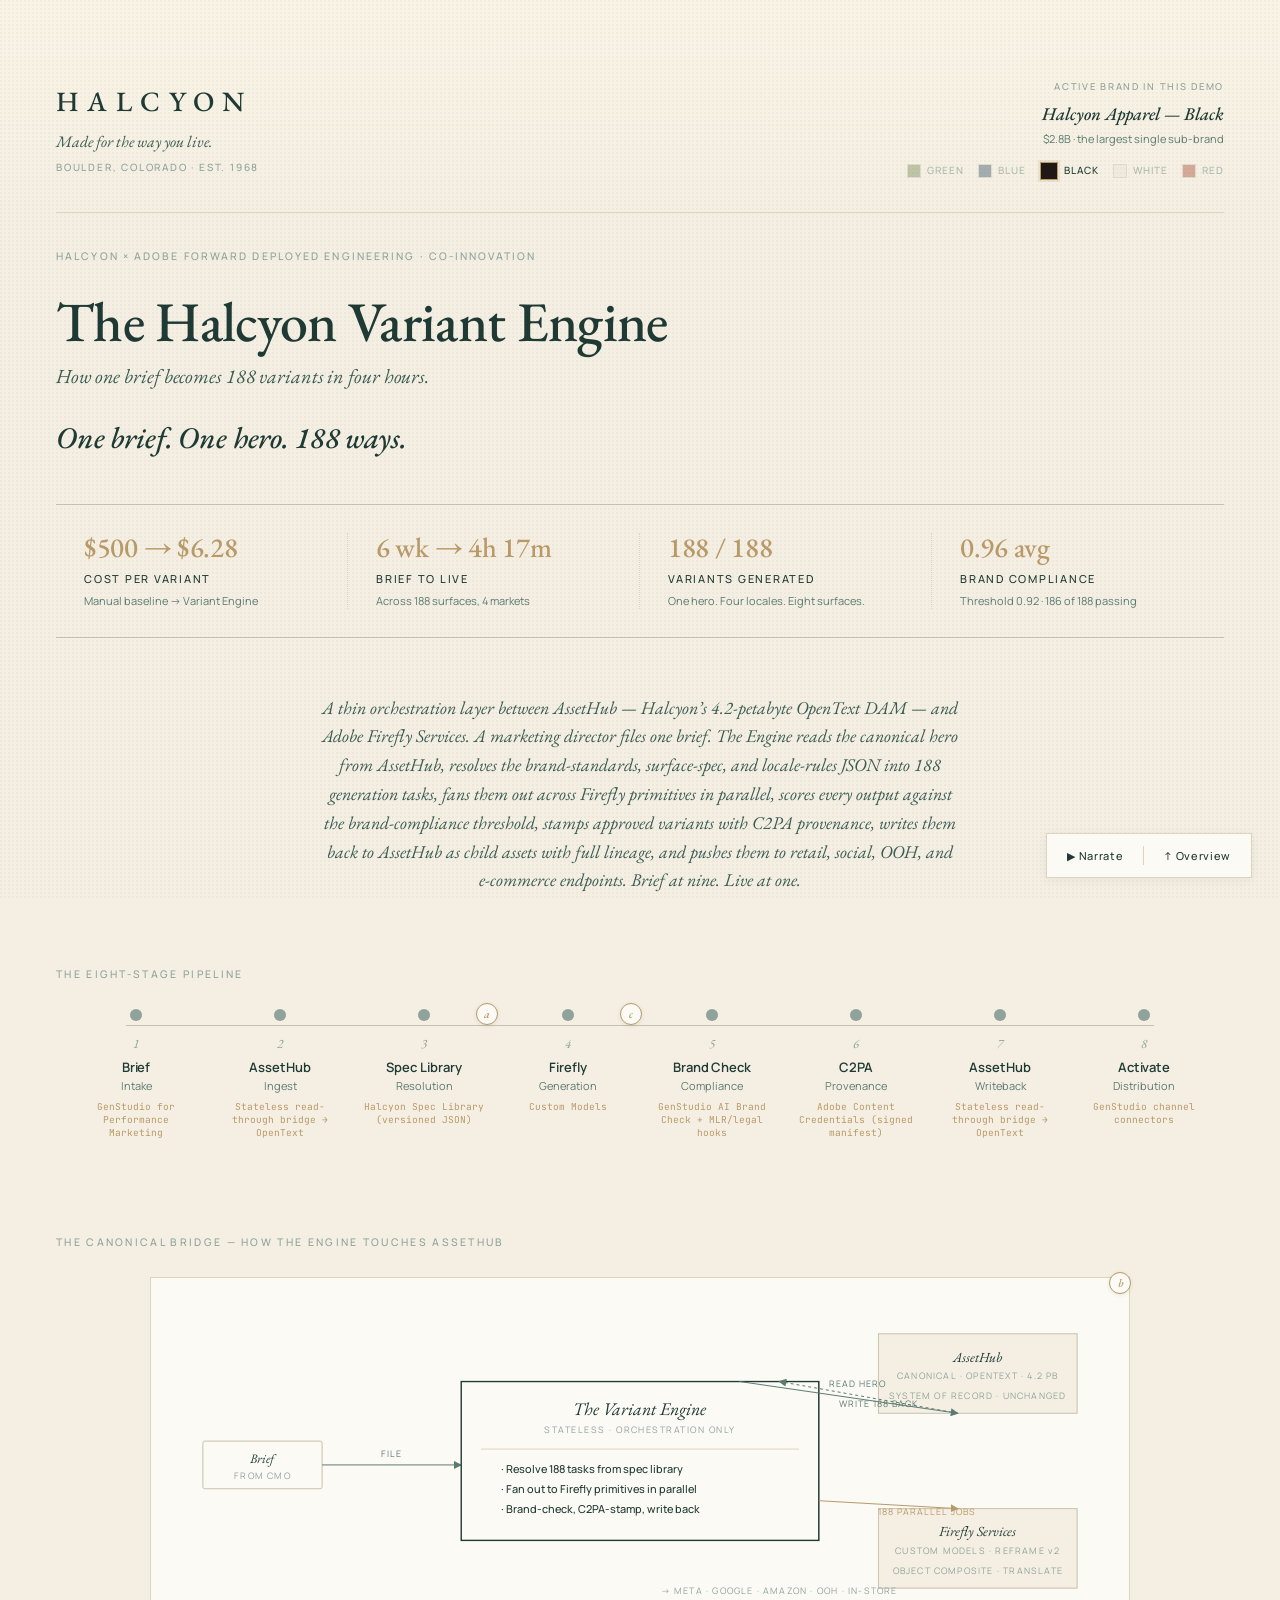
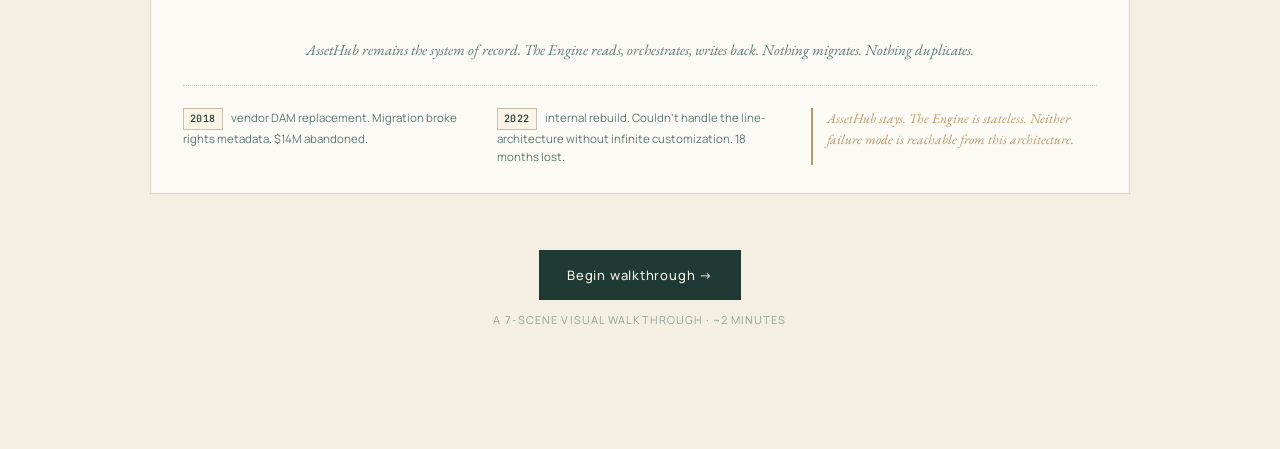
==== commit a579803c: "P9 + P10: HALCYON identity + headline metrics + narrated bridge + per-scene captions + Adobe Spectru" ====
--- a/index.html
+++ b/index.html
@@ -7,8 +7,8 @@
 
 <link rel="preconnect" href="https://fonts.googleapis.com">
 <link rel="preconnect" href="https://fonts.gstatic.com" crossorigin>
-<link rel="preload" as="style" href="https://fonts.googleapis.com/css2?family=EB+Garamond:ital,wght@0,400;0,500;1,400;1,500&family=Manrope:wght@300;400;500;600&family=JetBrains+Mono:wght@400;500&family=Noto+Serif+JP:wght@400;500;700&family=Noto+Sans+JP:wght@400;500&display=swap">
-<link rel="stylesheet" href="https://fonts.googleapis.com/css2?family=EB+Garamond:ital,wght@0,400;0,500;1,400;1,500&family=Manrope:wght@300;400;500;600&family=JetBrains+Mono:wght@400;500&family=Noto+Serif+JP:wght@400;500;700&family=Noto+Sans+JP:wght@400;500&display=swap">
+<link rel="preload" as="style" href="https://fonts.googleapis.com/css2?family=EB+Garamond:ital,wght@0,400;0,500;1,400;1,500&family=Manrope:wght@300;400;500;600&family=JetBrains+Mono:wght@400;500&family=Noto+Serif+JP:wght@400;500;700&family=Noto+Sans+JP:wght@400;500&family=Source+Sans+3:wght@400;500;600;700&display=swap">
+<link rel="stylesheet" href="https://fonts.googleapis.com/css2?family=EB+Garamond:ital,wght@0,400;0,500;1,400;1,500&family=Manrope:wght@300;400;500;600&family=JetBrains+Mono:wght@400;500&family=Noto+Serif+JP:wght@400;500;700&family=Noto+Sans+JP:wght@400;500&family=Source+Sans+3:wght@400;500;600;700&display=swap">
 
 <link rel="stylesheet" href="./style.css">
 </head>
@@ -19,6 +19,7 @@
 
 <!-- Act 2 — Visual Walkthrough -->
 <section id="act-2" class="act act--2 hidden" aria-label="Visual walkthrough">
+  <header id="act2-brand-bar" class="act2-brand-bar"></header>
   <header id="breadcrumb-host" class="breadcrumb-host"></header>
   <h2 id="scene-title" class="scene-title"></h2>
   <main id="scene-stage" class="scene-stage"></main>
--- a/style.css
+++ b/style.css
@@ -21,6 +21,25 @@
   --accent-green: #6FA67D;
   --review-mute:  #A8A296;
 
+  /* Adobe Spectrum tokens — used INSIDE depicted product surfaces */
+  --spec-bg:        #FFFFFF;
+  --spec-bg-alt:    #FAFAFA;
+  --spec-bg-nav:    #F5F5F5;
+  --spec-border:    #E1E1E1;
+  --spec-border-2:  #CACACA;
+  --spec-text-1:    #2C2C2C;
+  --spec-text-2:    #464646;
+  --spec-text-3:    #707070;
+  --spec-text-4:    #959595;
+  --spec-blue:      #1473E6;
+  --spec-blue-2:    #0D66D0;
+  --spec-blue-bg:   #E0F0FF;
+  --spec-green:     #2D9D78;
+  --spec-amber:     #E68619;
+  --spec-red:       #D7373F;
+  --spec-violet:    #6740CC;
+  --adobe-red:      #EB1000;
+
   /* Apparel-Black tile palette per §9.2 */
   --tile-bg-top:    #3B3530;
   --tile-bg-bot:    #252220;
@@ -35,6 +54,8 @@
   --mono:   'JetBrains Mono', ui-monospace, 'SF Mono', Menlo, monospace;
   --jp-serif: 'Noto Serif JP', 'Hiragino Mincho ProN', 'Yu Mincho', serif;
   --jp-sans:  'Noto Sans JP', 'Hiragino Sans', 'Yu Gothic', sans-serif;
+  /* Adobe Clean substitute (Source Sans 3 is open-source from Adobe) — used inside product surfaces */
+  --adobe-clean: 'Source Sans 3', 'Adobe Clean', system-ui, -apple-system, sans-serif;
 
   /* Motion — §8.5 */
   --ease: cubic-bezier(0.22, 0.61, 0.36, 1);
@@ -128,7 +149,181 @@
   letter-spacing: 0.20em;
   font-size: 10.5px;
   color: var(--ink-faint);
-  margin-bottom: 36px;
+  margin: 36px 0 28px;
+}
+
+/* ============================================================
+   P9-1 — HALCYON brand identity strip
+   ============================================================ */
+.brand-strip {
+  display: grid;
+  grid-template-columns: 1fr 1fr;
+  gap: 48px;
+  align-items: start;
+  padding-bottom: 32px;
+  border-bottom: 1px solid var(--rule-soft);
+  margin-bottom: 12px;
+}
+
+.brand-strip__wordmark {
+  font-family: var(--serif);
+  font-weight: 500;
+  font-size: 28px;
+  letter-spacing: 0.30em;
+  color: var(--ink-deep);
+  margin-bottom: 8px;
+}
+
+.brand-strip__tag {
+  font-family: var(--serif);
+  font-style: italic;
+  font-size: 16px;
+  color: var(--ink-med);
+  margin-bottom: 6px;
+}
+
+.brand-strip__founded {
+  font-family: var(--sans);
+  font-weight: 500;
+  text-transform: uppercase;
+  letter-spacing: 0.18em;
+  font-size: 10px;
+  color: var(--ink-faint);
+}
+
+.brand-strip__right { text-align: right; }
+
+.brand-strip__active-label {
+  font-family: var(--sans);
+  font-weight: 500;
+  text-transform: uppercase;
+  letter-spacing: 0.18em;
+  font-size: 9.5px;
+  color: var(--ink-faint);
+  margin-bottom: 6px;
+}
+
+.brand-strip__active {
+  font-family: var(--serif);
+  font-style: italic;
+  font-weight: 500;
+  font-size: 18px;
+  color: var(--ink-deep);
+  margin-bottom: 4px;
+}
+
+.brand-strip__active-foot {
+  font-family: var(--sans);
+  font-size: 11px;
+  color: var(--ink-soft);
+  margin-bottom: 14px;
+}
+
+.brand-strip__lines {
+  display: flex;
+  justify-content: flex-end;
+  gap: 14px;
+}
+
+.brand-line {
+  display: flex;
+  align-items: center;
+  gap: 6px;
+  opacity: 0.45;
+  transition: opacity var(--dur-med) var(--ease);
+}
+.brand-line.is-active {
+  opacity: 1;
+}
+.brand-line__swatch {
+  display: inline-block;
+  width: 14px;
+  height: 14px;
+  border: 1px solid var(--rule);
+}
+.brand-line.is-active .brand-line__swatch {
+  width: 18px;
+  height: 18px;
+  border-color: var(--gold);
+  box-shadow: 0 0 0 2px rgba(184,153,104,0.18);
+}
+.brand-line__code {
+  font-family: var(--sans);
+  font-weight: 500;
+  text-transform: uppercase;
+  letter-spacing: 0.10em;
+  font-size: 10px;
+  color: var(--ink-soft);
+}
+.brand-line.is-active .brand-line__code { color: var(--ink-deep); }
+
+/* ============================================================
+   P9-2 — Hero line + headline metric strip
+   ============================================================ */
+.a1-hero-line {
+  font-family: var(--serif);
+  font-weight: 500;
+  font-style: italic;
+  font-size: 30px;
+  color: var(--ink-deep);
+  letter-spacing: -0.005em;
+  margin: 14px 0 44px;
+}
+
+.a1-metric-strip {
+  display: grid;
+  grid-template-columns: repeat(4, 1fr);
+  gap: 0;
+  border-top: 1px solid var(--rule);
+  border-bottom: 1px solid var(--rule);
+  padding: 28px 0;
+  margin-bottom: 56px;
+}
+
+.a1-metric {
+  padding: 0 28px;
+  border-right: 1px dotted var(--rule-soft);
+}
+.a1-metric:last-child { border-right: 0; }
+
+.a1-metric__value {
+  font-family: var(--serif);
+  font-weight: 500;
+  font-size: 28px;
+  color: var(--gold);
+  letter-spacing: -0.01em;
+  margin-bottom: 8px;
+  line-height: 1.05;
+  font-variant-numeric: tabular-nums;
+}
+
+.a1-metric__label {
+  font-family: var(--sans);
+  font-weight: 500;
+  font-size: 11px;
+  text-transform: uppercase;
+  letter-spacing: 0.16em;
+  color: var(--ink-deep);
+  margin-bottom: 6px;
+}
+
+.a1-metric__foot {
+  font-family: var(--sans);
+  font-size: 11px;
+  color: var(--ink-soft);
+  line-height: 1.4;
+}
+
+/* Section eyebrows above the pipeline + bridge */
+.a1-section-eyebrow {
+  font-family: var(--sans);
+  font-weight: 500;
+  text-transform: uppercase;
+  letter-spacing: 0.22em;
+  font-size: 10.5px;
+  color: var(--ink-faint);
+  margin: 0 0 26px;
+  padding-top: 16px;
 }
 
 .act--1 .a1-title {
@@ -136,7 +331,7 @@
   font-weight: 500;
   font-size: 56px;
   line-height: 1.05;
-  margin-bottom: 14px;
+  margin-bottom: 10px;
   letter-spacing: -0.012em;
 }
 
@@ -144,16 +339,21 @@
   font-family: var(--serif);
   font-style: italic;
   font-weight: 400;
-  font-size: 22px;
+  font-size: 20px;
   color: var(--ink-med);
-  margin-bottom: 60px;
+  margin-bottom: 24px;
   letter-spacing: -0.005em;
 }
 
-.a1-rule {
-  height: 1px;
-  background: var(--rule);
-  margin: 0 0 72px;
+.a1-rule { display: none; }
+
+.a1-cta-foot {
+  margin-top: 12px;
+  font-family: var(--sans);
+  font-size: 11px;
+  color: var(--ink-faint);
+  letter-spacing: 0.10em;
+  text-transform: uppercase;
 }
 
 /* ============================================================
@@ -227,6 +427,18 @@
   font-weight: 400;
   font-size: 11px;
   color: var(--ink-soft);
+  margin-bottom: 8px;
+}
+
+.pipeline-node__primitive {
+  font-family: var(--mono);
+  font-size: 9.5px;
+  color: var(--gold);
+  line-height: 1.35;
+  display: block;
+  max-width: 130px;
+  margin: 0 auto;
+  padding: 0 4px;
 }
 
 /* Hover caption (small floating tile next to node) */
@@ -273,12 +485,15 @@
 }
 
 /* ============================================================
-   Bridge diagram (Act 1)
+   Bridge diagram (Act 1) — narrated, with failure-mode footnotes
    ============================================================ */
 .bridge {
-  margin: 24px auto 64px;
-  max-width: 720px;
-  padding: 0 8px;
+  margin: 8px auto 56px;
+  max-width: 980px;
+  padding: 24px 32px 28px;
+  background: var(--paper);
+  border: 1px solid var(--rule-soft);
+  position: relative;
 }
 
 .bridge__svg { display: block; width: 100%; height: auto; }
@@ -291,6 +506,47 @@
   font-size: 15px;
   color: var(--ink-soft);
   line-height: 1.55;
+}
+
+.bridge__failnotes {
+  margin-top: 24px;
+  padding-top: 22px;
+  border-top: 1px dotted var(--rule-soft);
+  display: grid;
+  grid-template-columns: 1fr 1fr 1fr;
+  gap: 28px;
+}
+
+.bridge__failnote {
+  font-family: var(--sans);
+  font-size: 11.5px;
+  color: var(--ink-soft);
+  line-height: 1.55;
+  position: relative;
+  padding-left: 0;
+}
+
+.bridge__failtag {
+  display: inline-block;
+  font-family: var(--mono);
+  font-weight: 500;
+  font-size: 10px;
+  background: var(--cream-warm);
+  border: 1px solid var(--rule);
+  color: var(--ink-deep);
+  padding: 2px 6px;
+  margin-right: 6px;
+  letter-spacing: 0.04em;
+}
+
+.bridge__failnote--resolve {
+  font-family: var(--serif);
+  font-style: italic;
+  font-size: 13.5px;
+  color: var(--gold);
+  border-left: 2px solid var(--gold);
+  padding-left: 14px;
+  line-height: 1.5;
 }
 
 /* ============================================================
@@ -345,8 +601,58 @@
    Act 2 — chrome, breadcrumb, scene stage
    ============================================================ */
 .act--2 {
-  padding-top: 36px;
+  padding-top: 0;
   padding-bottom: 80px;
+}
+
+.act2-brand-bar {
+  display: flex;
+  justify-content: space-between;
+  align-items: center;
+  padding: 18px 0;
+  border-bottom: 1px solid var(--rule-soft);
+  margin-bottom: 8px;
+}
+.act2-brand-bar__left { display: flex; align-items: center; gap: 18px; }
+.act2-brand-bar__wordmark {
+  font-family: var(--serif);
+  font-weight: 500;
+  font-size: 18px;
+  letter-spacing: 0.30em;
+  color: var(--ink-deep);
+}
+.act2-brand-bar__sep {
+  width: 1px; height: 18px; background: var(--rule);
+}
+.act2-brand-bar__active {
+  font-family: var(--serif);
+  font-style: italic;
+  font-weight: 500;
+  font-size: 14px;
+  color: var(--ink-deep);
+}
+.act2-brand-bar__campaign {
+  font-family: var(--sans);
+  font-size: 11px;
+  color: var(--ink-soft);
+  display: inline-flex;
+  align-items: center;
+  gap: 6px;
+}
+.act2-brand-bar__campaign .dot {
+  width: 6px; height: 6px;
+  background: var(--accent-green);
+  border-radius: 50%;
+  display: inline-block;
+  animation: pulse 1.6s ease-in-out infinite;
+}
+.act2-brand-bar__demo {
+  font-family: var(--sans);
+  font-weight: 500;
+  text-transform: uppercase;
+  letter-spacing: 0.20em;
+  font-size: 9.5px;
+  color: var(--ink-faint);
 }
 
 .breadcrumb-host {
@@ -413,14 +719,31 @@
 .breadcrumb-node[data-state="past"]   .breadcrumb-node__label { color: var(--ink-soft); }
 .breadcrumb-node[data-state="active"] .breadcrumb-node__label { color: var(--ink-deep); }
 
-/* Scene title */
+/* Scene title + P9-4 caption */
 .scene-title {
+  margin: 8px var(--page-pad) 26px;
+  display: flex;
+  flex-direction: column;
+  gap: 8px;
+}
+
+.scene-title__label {
   font-family: var(--serif);
   font-weight: 500;
   font-size: 26px;
   color: var(--ink-deep);
-  margin: 8px var(--page-pad) 28px;
   letter-spacing: -0.005em;
+}
+
+.scene-title__caption {
+  font-family: var(--serif);
+  font-style: italic;
+  font-weight: 400;
+  font-size: 16px;
+  color: var(--ink-med);
+  line-height: 1.5;
+  max-width: 880px;
+  letter-spacing: -0.003em;
 }
 
 /* Scene stage */
@@ -554,40 +877,45 @@
   align-items: center;
   justify-content: center;
   position: relative;
-  background: transparent;
-  border: 0;
+  background: var(--paper);
+  border: 1px solid var(--gold);
+  border-radius: 50%;
   font-family: var(--serif);
   font-weight: 500;
-  font-size: 14px;
+  font-size: 11px;
   color: var(--gold);
   cursor: pointer;
-  padding: 0 2px;
-  margin: 0 2px;
-  vertical-align: super;
+  padding: 0;
+  width: 22px;
+  height: 22px;
   line-height: 1;
-  transition: color var(--dur-fast) var(--ease), transform var(--dur-fast) var(--ease);
+  transition: color var(--dur-fast) var(--ease), transform var(--dur-fast) var(--ease), background var(--dur-fast) var(--ease);
+  box-shadow: 0 1px 4px rgba(31,58,52,0.10);
 }
 
 .cue-marker::before {
-  content: '°';
-  font-size: 18px;
-  line-height: 1;
-}
-
-.cue-marker:hover,
-.cue-marker:focus-visible,
-.cue-marker.is-active {
-  color: var(--gold-soft);
-  transform: scale(1.2);
+  content: '';
+  display: none;
 }
 
 .cue-marker .cue-marker__id {
   font-family: var(--serif);
   font-style: italic;
-  font-size: 9.5px;
+  font-weight: 500;
+  font-size: 11.5px;
   color: var(--gold);
-  margin-left: 1px;
-}
+  margin: 0;
+}
+
+.cue-marker:hover, .cue-marker.is-active {
+  background: var(--gold);
+  color: var(--paper);
+}
+.cue-marker:hover .cue-marker__id, .cue-marker.is-active .cue-marker__id {
+  color: var(--paper);
+}
+
+.cue-marker:focus-visible { outline: 2px solid var(--gold-soft); outline-offset: 2px; }
 
 /* Overlay container that hosts cards + pointers, position: fixed */
 .cue-overlay {
@@ -599,17 +927,17 @@
 
 .cue-overlay > * { pointer-events: auto; }
 
-/* Cue card */
+/* P9-5 Cue card — larger, more presence */
 .cue-card {
   position: absolute;
-  width: 280px;
+  width: 340px;
   background: var(--paper);
-  border: 1px solid var(--rule-soft);
-  box-shadow: 0 2px 12px rgba(31,58,52,0.08);
-  padding: 18px 22px 20px;
+  border: 1px solid var(--gold);
+  box-shadow: 0 4px 20px rgba(31,58,52,0.12), 0 0 0 4px rgba(184,153,104,0.08);
+  padding: 22px 26px 24px;
   opacity: 0;
   transform: translateY(4px);
-  transition: opacity 200ms var(--ease), transform 200ms var(--ease);
+  transition: opacity 250ms var(--ease), transform 250ms var(--ease);
 }
 
 .cue-card.is-visible {
@@ -620,21 +948,30 @@
 .cue-card__attr {
   font-family: var(--sans);
   font-weight: 500;
-  font-size: 9.5px;
+  font-size: 10px;
   letter-spacing: 0.18em;
   text-transform: uppercase;
   color: var(--gold);
-  margin-bottom: 10px;
+  margin-bottom: 12px;
+  border-bottom: 1px solid var(--rule-soft);
+  padding-bottom: 10px;
 }
 
 .cue-card__body {
   font-family: var(--serif);
   font-style: italic;
   font-weight: 400;
-  font-size: 16px;
+  font-size: 17px;
   line-height: 1.5;
   color: var(--ink-deep);
   letter-spacing: -0.003em;
+}
+
+/* P9-5 Anchor highlight — the element the marker is attached to glows softly */
+.cue-anchor--lit {
+  box-shadow: 0 0 0 3px rgba(184,153,104,0.22), 0 0 0 1px var(--gold);
+  background-color: rgba(184,153,104,0.06);
+  transition: box-shadow 280ms var(--ease), background-color 280ms var(--ease);
 }
 
 .cue-card__close {
@@ -670,7 +1007,202 @@
 .cue-pointer.is-visible .cue-pointer__dot { opacity: 1; }
 
 /* ============================================================
-   Generic stylized "interface" panel — used by Scenes 1, 2, 3, 4, 5, 7
+   P10 — Adobe product surface shell. Spectrum-inflected.
+   Each Act 2 scene mounts inside one of these to feel like a real
+   Adobe product window the viewer is watching over the user's shoulder.
+   ============================================================ */
+.adobe-surface {
+  background: var(--spec-bg);
+  border: 1px solid var(--spec-border-2);
+  border-radius: 4px;
+  font-family: var(--adobe-clean);
+  color: var(--spec-text-1);
+  overflow: hidden;
+  box-shadow: 0 4px 24px rgba(31,58,52,0.08);
+  position: relative;
+}
+
+/* Top app bar (Adobe Spectrum-style) */
+.surface__appbar {
+  display: flex;
+  align-items: center;
+  height: 44px;
+  background: #2C2C2C;
+  color: #E1E1E1;
+  padding: 0 14px;
+  font-family: var(--adobe-clean);
+  font-size: 13px;
+  gap: 14px;
+}
+.surface__appbar .adobe-mark { flex-shrink: 0; }
+.surface__appbar-product {
+  font-weight: 600;
+  font-size: 13.5px;
+  color: #FFFFFF;
+  letter-spacing: -0.01em;
+}
+.surface__appbar-sub {
+  font-weight: 400;
+  font-size: 12px;
+  color: #B0B0B0;
+}
+.surface__appbar-spacer { flex: 1; }
+.surface__appbar-workspace {
+  font-size: 12px;
+  font-weight: 500;
+  color: #E1E1E1;
+  padding: 4px 10px;
+  border: 1px solid #4A4A4A;
+  border-radius: 3px;
+  background: #383838;
+}
+.surface__appbar-user {
+  font-size: 12px;
+  color: #B0B0B0;
+  display: inline-flex;
+  align-items: center;
+  gap: 4px;
+}
+
+/* Workspace below appbar — left nav + main content */
+.surface__workspace {
+  display: grid;
+  grid-template-columns: 200px 1fr;
+  min-height: 480px;
+}
+
+.surface__nav {
+  background: var(--spec-bg-nav);
+  border-right: 1px solid var(--spec-border);
+  padding: 14px 0;
+}
+.surface__nav-item {
+  display: flex;
+  align-items: center;
+  gap: 8px;
+  padding: 8px 18px;
+  font-family: var(--adobe-clean);
+  font-size: 13px;
+  font-weight: 500;
+  color: var(--spec-text-2);
+  cursor: default;
+}
+.surface__nav-item.is-active {
+  background: var(--spec-blue-bg);
+  color: var(--spec-blue);
+  border-left: 3px solid var(--spec-blue);
+  padding-left: 15px;
+}
+.surface__nav-item::before {
+  content: '';
+  width: 14px; height: 14px;
+  background: currentColor;
+  opacity: 0.5;
+  border-radius: 2px;
+  flex-shrink: 0;
+}
+.surface__nav-item.is-active::before { opacity: 1; }
+
+.surface__main {
+  background: var(--spec-bg);
+  padding: 0;
+  display: flex;
+  flex-direction: column;
+}
+
+/* Subnav / breadcrumb under main */
+.surface__subnav {
+  display: flex;
+  align-items: center;
+  gap: 16px;
+  padding: 12px 22px;
+  border-bottom: 1px solid var(--spec-border);
+  background: var(--spec-bg-alt);
+  font-family: var(--adobe-clean);
+  font-size: 12.5px;
+  color: var(--spec-text-2);
+}
+.surface__crumb { color: var(--spec-text-3); }
+.surface__crumb-sep { color: var(--spec-text-4); }
+.surface__crumb-current { color: var(--spec-text-1); font-weight: 600; }
+.surface__subnav-spacer { flex: 1; }
+.surface__subnav-action {
+  font-size: 12px;
+  font-weight: 600;
+  color: var(--spec-blue);
+  cursor: pointer;
+}
+
+.surface__title {
+  padding: 18px 22px 6px;
+  font-family: var(--adobe-clean);
+  font-weight: 700;
+  font-size: 22px;
+  color: var(--spec-text-1);
+  letter-spacing: -0.005em;
+}
+.surface__subtitle {
+  padding: 0 22px 18px;
+  font-family: var(--adobe-clean);
+  font-size: 13px;
+  color: var(--spec-text-3);
+}
+
+.surface__body {
+  padding: 22px;
+  flex: 1;
+}
+
+/* Spectrum buttons */
+.spec-btn {
+  font-family: var(--adobe-clean);
+  font-weight: 600;
+  font-size: 13px;
+  padding: 7px 16px;
+  border-radius: 16px;
+  border: 1px solid var(--spec-border-2);
+  background: var(--spec-bg);
+  color: var(--spec-text-1);
+  cursor: pointer;
+  transition: all 150ms ease;
+}
+.spec-btn:hover { border-color: var(--spec-text-2); }
+.spec-btn--cta {
+  background: var(--spec-blue);
+  border-color: var(--spec-blue);
+  color: #FFFFFF;
+}
+.spec-btn--cta:hover { background: var(--spec-blue-2); border-color: var(--spec-blue-2); }
+.spec-btn--cta.is-pulsing { box-shadow: 0 0 0 3px rgba(20,115,230,0.28); }
+
+/* Spectrum status pill */
+.spec-pill {
+  display: inline-flex;
+  align-items: center;
+  gap: 5px;
+  padding: 2px 10px;
+  border-radius: 10px;
+  font-family: var(--adobe-clean);
+  font-weight: 600;
+  font-size: 11px;
+  text-transform: capitalize;
+}
+.spec-pill .dot { width: 6px; height: 6px; border-radius: 50%; display: inline-block; }
+.spec-pill--running { background: rgba(20,115,230,0.10); color: var(--spec-blue); }
+.spec-pill--running .dot { background: var(--spec-blue); animation: pulse 1.6s ease-in-out infinite; }
+.spec-pill--done    { background: rgba(45,157,120,0.10); color: var(--spec-green); }
+.spec-pill--done    .dot { background: var(--spec-green); }
+.spec-pill--queued  { background: rgba(112,112,112,0.10); color: var(--spec-text-3); }
+.spec-pill--queued  .dot { background: var(--spec-text-4); }
+.spec-pill--review  { background: rgba(230,134,25,0.12); color: var(--spec-amber); }
+.spec-pill--review  .dot { background: var(--spec-amber); }
+.spec-pill--live    { background: rgba(45,157,120,0.10); color: var(--spec-green); }
+.spec-pill--live    .dot { background: var(--spec-green); animation: pulse 1.6s ease-in-out infinite; }
+.spec-pill--scheduled { background: rgba(103,64,204,0.10); color: var(--spec-violet); }
+.spec-pill--scheduled .dot { background: var(--spec-violet); }
+
+/* ============================================================
+   Legacy stylized panel — kept for end-frame & small surfaces
    ============================================================ */
 .panel {
   background: var(--paper);
@@ -816,6 +1348,771 @@
 }
 .brief-form .form-actions .btn-primary { font-size: 12px; padding: 12px 22px; transition: box-shadow var(--dur-med); }
 .brief-form .form-actions .btn-primary.is-pulsing { box-shadow: 0 0 0 4px rgba(184,153,104,0.25); }
+
+/* P10 — GenStudio form (Spectrum) */
+.gs-form { max-width: 720px; }
+.gs-field {
+  display: grid;
+  grid-template-columns: 160px 1fr;
+  gap: 24px;
+  align-items: baseline;
+  margin-bottom: 20px;
+  padding-bottom: 16px;
+  border-bottom: 1px solid var(--spec-border);
+}
+.gs-field__label {
+  font-family: var(--adobe-clean);
+  font-weight: 600;
+  font-size: 12px;
+  color: var(--spec-text-2);
+  text-transform: none;
+  letter-spacing: 0;
+}
+.gs-field__input {
+  font-family: var(--adobe-clean);
+  font-weight: 400;
+  font-size: 14px;
+  color: var(--spec-text-1);
+  border: 1px solid var(--spec-border-2);
+  border-radius: 4px;
+  padding: 8px 12px;
+  min-height: 32px;
+  background: var(--spec-bg);
+}
+.gs-field__input--mono { font-family: var(--mono); font-size: 12.5px; }
+.gs-field__input.is-done { border-color: var(--spec-green); }
+.gs-caret {
+  display: inline-block;
+  width: 1.5px;
+  height: 14px;
+  background: var(--spec-blue);
+  vertical-align: -2px;
+  margin-left: 1px;
+  animation: caret 1s steps(2) infinite;
+}
+.gs-field__input.is-done .gs-caret { display: none; }
+
+.gs-pills { display: flex; flex-wrap: wrap; gap: 6px; padding: 4px 0; }
+.gs-pill {
+  font-family: var(--adobe-clean);
+  font-weight: 600;
+  font-size: 12px;
+  color: var(--spec-blue);
+  background: var(--spec-blue-bg);
+  padding: 4px 10px;
+  border-radius: 11px;
+  opacity: 0;
+  transform: translateY(2px);
+  transition: opacity 250ms var(--ease), transform 250ms var(--ease);
+}
+.gs-pill.is-visible { opacity: 1; transform: translateY(0); }
+
+.gs-checks { display: grid; grid-template-columns: 1fr 1fr; gap: 8px 16px; padding: 4px 0; }
+.gs-check {
+  display: flex;
+  align-items: center;
+  gap: 8px;
+  font-family: var(--adobe-clean);
+  font-size: 13px;
+  color: var(--spec-text-1);
+  opacity: 0;
+  transition: opacity 200ms var(--ease);
+}
+.gs-check.is-visible { opacity: 1; }
+.gs-check__box {
+  width: 14px; height: 14px;
+  background: var(--spec-blue);
+  border: 1px solid var(--spec-blue);
+  border-radius: 2px;
+  display: inline-flex;
+  align-items: center;
+  justify-content: center;
+  flex-shrink: 0;
+}
+.gs-check__mark { color: #fff; font-size: 10px; font-weight: 700; line-height: 1; }
+
+.gs-estimate {
+  display: flex;
+  align-items: baseline;
+  gap: 12px;
+}
+.gs-estimate__num {
+  font-family: var(--adobe-clean);
+  font-weight: 700;
+  font-size: 32px;
+  color: var(--spec-blue);
+  line-height: 1;
+  font-variant-numeric: tabular-nums;
+}
+.gs-estimate__note {
+  font-family: var(--adobe-clean);
+  font-size: 12px;
+  color: var(--spec-text-3);
+}
+
+.gs-actions {
+  display: flex;
+  justify-content: flex-end;
+  gap: 10px;
+  margin-top: 16px;
+  padding-top: 18px;
+  border-top: 1px solid var(--spec-border);
+}
+
+/* P10 — AEM Assets workspace */
+.aem-workspace {
+  display: grid;
+  grid-template-columns: 220px 1fr 280px;
+  min-height: 520px;
+}
+.aem-tree {
+  background: var(--spec-bg-nav);
+  border-right: 1px solid var(--spec-border);
+  padding: 14px 0;
+}
+.aem-tree__title {
+  font-family: var(--adobe-clean);
+  font-weight: 700;
+  font-size: 10.5px;
+  letter-spacing: 0.10em;
+  color: var(--spec-text-3);
+  padding: 4px 16px 10px;
+}
+.aem-tree__item {
+  font-family: var(--adobe-clean);
+  font-size: 13px;
+  color: var(--spec-text-2);
+  padding: 5px 12px;
+  cursor: default;
+  white-space: nowrap;
+  overflow: hidden;
+  text-overflow: ellipsis;
+}
+.aem-tree__item--folder { font-weight: 500; }
+.aem-tree__item.is-selected {
+  background: var(--spec-blue-bg);
+  color: var(--spec-blue);
+  font-weight: 600;
+}
+.aem-tree__chev, .aem-tree__file {
+  display: inline-block;
+  width: 12px;
+  color: var(--spec-text-4);
+  margin-right: 6px;
+  font-size: 9px;
+}
+
+.aem-grid {
+  background: var(--spec-bg);
+  display: flex;
+  flex-direction: column;
+}
+.aem-grid__chrome {
+  display: flex;
+  align-items: center;
+  gap: 4px;
+  padding: 10px 18px;
+  border-bottom: 1px solid var(--spec-border);
+  background: var(--spec-bg-alt);
+  font-family: var(--adobe-clean);
+  font-size: 12px;
+  color: var(--spec-text-2);
+}
+.aem-crumb { color: var(--spec-text-3); }
+.aem-crumb-sep { color: var(--spec-text-4); margin: 0 2px; }
+.aem-crumb-current { color: var(--spec-text-1); font-weight: 600; }
+.aem-toolbar-btn {
+  font-family: var(--adobe-clean);
+  font-size: 14px;
+  color: var(--spec-text-3);
+  padding: 2px 8px;
+  cursor: default;
+}
+
+.aem-grid > .aem-card { margin: 18px 18px 0; }
+
+.aem-card {
+  border: 1px solid var(--spec-border);
+  background: var(--spec-bg);
+  padding: 12px;
+  display: flex;
+  flex-direction: column;
+}
+.aem-card--selected {
+  border: 2px solid var(--spec-blue);
+  box-shadow: 0 0 0 2px var(--spec-blue-bg);
+}
+.aem-card--ghost {
+  display: none; /* Show only the selected hero in the grid for clarity */
+}
+.aem-card__thumb {
+  width: 100%;
+  aspect-ratio: 2 / 3;
+  background-color: var(--tile-bg-flat);
+  background-size: cover;
+  background-position: center;
+  margin-bottom: 10px;
+}
+.aem-card__name {
+  font-family: var(--mono);
+  font-size: 12px;
+  color: var(--spec-text-1);
+  font-weight: 500;
+  margin-bottom: 4px;
+}
+.aem-card__type {
+  font-family: var(--adobe-clean);
+  font-size: 11px;
+  color: var(--spec-text-3);
+}
+
+.aem-meta {
+  background: var(--spec-bg-alt);
+  border-left: 1px solid var(--spec-border);
+  padding: 18px;
+  display: flex;
+  flex-direction: column;
+}
+.aem-meta__header { margin-bottom: 18px; padding-bottom: 14px; border-bottom: 1px solid var(--spec-border); }
+.aem-meta__name {
+  font-family: var(--adobe-clean);
+  font-weight: 700;
+  font-size: 15px;
+  color: var(--spec-text-1);
+  margin-bottom: 4px;
+}
+.aem-meta__path {
+  font-family: var(--mono);
+  font-size: 11px;
+  color: var(--spec-text-3);
+  word-break: break-all;
+}
+
+.aem-meta__rows {
+  display: flex;
+  flex-direction: column;
+  gap: 12px;
+  flex: 1;
+}
+.aem-meta__row {
+  display: grid;
+  grid-template-columns: 90px 1fr;
+  gap: 10px;
+  font-family: var(--adobe-clean);
+  font-size: 12px;
+  color: var(--spec-text-1);
+  opacity: 0;
+  transition: opacity 250ms var(--ease);
+}
+.aem-meta__row.is-visible { opacity: 1; }
+.aem-meta__row .k {
+  font-weight: 600;
+  font-size: 10.5px;
+  text-transform: uppercase;
+  letter-spacing: 0.06em;
+  color: var(--spec-text-3);
+}
+.aem-meta__row.highlight {
+  background: rgba(20,115,230,0.06);
+  margin: -8px -10px;
+  padding: 8px 10px;
+  border-left: 3px solid var(--spec-blue);
+  border-radius: 2px;
+}
+.aem-meta__row.highlight .v {
+  color: var(--spec-blue);
+  font-weight: 600;
+}
+.aem-pulse {
+  display: inline-block;
+  width: 6px; height: 6px;
+  background: var(--spec-green);
+  border-radius: 50%;
+  margin-right: 6px;
+  vertical-align: middle;
+  animation: pulse 1.6s ease-in-out infinite;
+}
+
+.aem-meta__footer { margin-top: 18px; padding-top: 14px; border-top: 1px solid var(--spec-border); }
+
+/* P10 — VS Code-style editor */
+.vscode {
+  background: #1E1E1E;
+  color: #D4D4D4;
+  font-family: -apple-system, BlinkMacSystemFont, 'Segoe UI', sans-serif;
+  border-color: #1E1E1E;
+}
+.vscode__titlebar {
+  display: flex;
+  align-items: center;
+  gap: 6px;
+  padding: 8px 12px;
+  background: #3C3C3C;
+  border-bottom: 1px solid #1E1E1E;
+  font-size: 12px;
+  color: #CCCCCC;
+}
+.vscode__win {
+  width: 12px; height: 12px; border-radius: 50%;
+  background: #FF5F56;
+}
+.vscode__win--y { background: #FFBD2E; }
+.vscode__win--g { background: #27C93F; }
+.vscode__title { margin-left: 12px; font-weight: 500; }
+.vscode__branch {
+  font-family: var(--mono);
+  font-size: 11px;
+  color: #ABABAB;
+}
+
+.vscode__workspace {
+  display: grid;
+  grid-template-columns: 48px 220px 1fr;
+  min-height: 480px;
+}
+
+.vscode__activity-bar {
+  background: #333333;
+  display: flex;
+  flex-direction: column;
+  align-items: center;
+  padding: 12px 0;
+  gap: 18px;
+}
+.vscode__activity-icon {
+  width: 28px; height: 28px;
+  display: flex;
+  align-items: center;
+  justify-content: center;
+  font-size: 16px;
+  color: #858585;
+  border-left: 2px solid transparent;
+}
+.vscode__activity-icon--active { color: #FFFFFF; border-left-color: #FFFFFF; }
+
+.vscode__sidebar {
+  background: #252526;
+  padding: 12px 0;
+  border-right: 1px solid #1E1E1E;
+}
+.vscode__explorer-title {
+  font-size: 11px;
+  font-weight: 700;
+  letter-spacing: 0.06em;
+  color: #BBBBBB;
+  padding: 4px 16px 8px;
+}
+.vscode__explorer-folder {
+  font-size: 12px;
+  font-weight: 700;
+  color: #CCCCCC;
+  padding: 4px 12px;
+  letter-spacing: 0.04em;
+}
+.vscode__explorer-file {
+  display: flex;
+  align-items: center;
+  gap: 8px;
+  font-size: 13px;
+  color: #CCCCCC;
+  padding: 3px 12px 3px 28px;
+  cursor: default;
+}
+.vscode__explorer-file.is-active {
+  background: #37373D;
+}
+.vscode__file-icon {
+  display: inline-block;
+  width: 14px;
+  color: #519ABA;
+  font-family: var(--mono);
+  font-size: 11px;
+  text-align: center;
+}
+
+.vscode__editor-pane {
+  background: #1E1E1E;
+  display: flex;
+  flex-direction: column;
+}
+.vscode__tabs {
+  display: flex;
+  background: #2D2D2D;
+  border-bottom: 1px solid #1E1E1E;
+}
+.vscode__tab {
+  display: flex;
+  align-items: center;
+  gap: 6px;
+  padding: 8px 14px;
+  font-size: 13px;
+  color: #969696;
+  background: #2D2D2D;
+  border: 0;
+  border-right: 1px solid #1E1E1E;
+  cursor: pointer;
+}
+.vscode__tab.is-active {
+  background: #1E1E1E;
+  color: #FFFFFF;
+  border-top: 1px solid #007ACC;
+  margin-top: -1px;
+}
+.vscode__tab-close {
+  margin-left: 6px;
+  color: #858585;
+  font-size: 14px;
+}
+.vscode__breadcrumb {
+  padding: 6px 18px;
+  font-size: 12px;
+  color: #858585;
+  background: #1E1E1E;
+  border-bottom: 1px solid #2D2D2D;
+}
+
+.vscode__body {
+  font-family: var(--mono);
+  font-size: 13px;
+  line-height: 1.65;
+  padding: 14px 0 22px;
+  background: #1E1E1E;
+  color: #D4D4D4;
+  flex: 1;
+  overflow: auto;
+  max-height: 400px;
+}
+.vscode__line {
+  display: grid;
+  grid-template-columns: 56px 1fr;
+  gap: 0;
+  padding: 0;
+  white-space: pre;
+}
+.vscode__line-num {
+  color: #858585;
+  text-align: right;
+  padding-right: 18px;
+  user-select: none;
+  font-size: 12px;
+}
+.vscode__line.is-highlight {
+  background: rgba(184,153,104,0.16);
+  border-left: 2px solid #B89968;
+  margin-left: -2px;
+}
+.vscode__line-content { color: #D4D4D4; }
+
+.tk-key   { color: #9CDCFE; }
+.tk-str   { color: #CE9178; }
+.tk-num   { color: #B5CEA8; }
+.tk-bool  { color: #569CD6; }
+.tk-punct { color: #D4D4D4; }
+
+.vscode__statusbar {
+  display: flex;
+  align-items: center;
+  height: 24px;
+  background: #007ACC;
+  padding: 0 12px;
+  gap: 14px;
+  font-size: 11.5px;
+  color: #FFFFFF;
+  font-family: -apple-system, sans-serif;
+}
+.vscode__status-item { display: inline-flex; align-items: center; gap: 4px; }
+.vscode__status-item--engine {
+  background: rgba(255,255,255,0.15);
+  padding: 0 8px;
+  margin: 0 -8px 0 0;
+  height: 100%;
+  display: inline-flex;
+  align-items: center;
+}
+
+/* P10 — Firefly Services console */
+.ff-stats {
+  display: grid;
+  grid-template-columns: repeat(4, 1fr);
+  gap: 0;
+  padding: 22px;
+  border-bottom: 1px solid var(--spec-border);
+}
+.ff-stat { padding: 0 22px; border-right: 1px solid var(--spec-border); }
+.ff-stat:first-child { padding-left: 0; }
+.ff-stat:last-child { border-right: 0; padding-right: 0; }
+.ff-stat__label {
+  font-family: var(--adobe-clean);
+  font-weight: 600;
+  font-size: 11px;
+  text-transform: uppercase;
+  letter-spacing: 0.06em;
+  color: var(--spec-text-3);
+  margin-bottom: 6px;
+}
+.ff-stat__value {
+  font-family: var(--adobe-clean);
+  font-weight: 700;
+  font-size: 26px;
+  color: var(--spec-text-1);
+  letter-spacing: -0.01em;
+  line-height: 1;
+  margin-bottom: 6px;
+  font-variant-numeric: tabular-nums;
+}
+.ff-stat__sub {
+  font-family: var(--adobe-clean);
+  font-size: 11px;
+  color: var(--spec-text-3);
+}
+
+.ff-table { padding: 0 0 16px; }
+.ff-table__head, .ff-row {
+  display: grid;
+  grid-template-columns: 100px 90px 110px 60px 1fr 80px 24px;
+  gap: 16px;
+  padding: 9px 22px;
+  align-items: center;
+  font-family: var(--adobe-clean);
+  font-size: 12.5px;
+}
+.ff-table__head {
+  background: var(--spec-bg-alt);
+  border-top: 1px solid var(--spec-border);
+  border-bottom: 1px solid var(--spec-border);
+  color: var(--spec-text-3);
+  font-weight: 600;
+  font-size: 11px;
+  letter-spacing: 0.06em;
+  text-transform: uppercase;
+  padding: 8px 22px;
+}
+.ff-row {
+  color: var(--spec-text-1);
+  border-bottom: 1px solid var(--spec-border);
+}
+.ff-row__id, .ff-row__surface { font-family: var(--mono); font-size: 11.5px; color: var(--spec-text-2); }
+.ff-row__market {
+  font-family: var(--adobe-clean);
+  font-weight: 600;
+  font-size: 11px;
+  color: var(--spec-text-2);
+  background: var(--spec-bg-alt);
+  padding: 2px 8px;
+  border-radius: 8px;
+  text-align: center;
+}
+.ff-row__primitive { color: var(--spec-text-1); }
+.ff-row__started { color: var(--spec-text-3); text-align: right; font-size: 11px; }
+.ff-row__action { color: var(--spec-text-4); cursor: default; text-align: center; }
+
+.ff-legend {
+  display: flex;
+  align-items: center;
+  gap: 10px;
+  padding: 14px 22px;
+  border-top: 1px solid var(--spec-border);
+  background: var(--spec-bg-alt);
+}
+
+/* P10 — Brand Check */
+.bc-stats {
+  display: grid;
+  grid-template-columns: repeat(4, 1fr);
+  gap: 0;
+  padding: 22px;
+  border-bottom: 1px solid var(--spec-border);
+}
+.bc-grid {
+  display: grid;
+  grid-template-columns: repeat(8, 1fr);
+  gap: 12px;
+  padding: 22px;
+  background: var(--spec-bg-alt);
+}
+.bc-tile {
+  position: relative;
+  aspect-ratio: 1 / 1;
+  background: var(--tile-bg-flat);
+  border: 1px solid var(--spec-border);
+  border-radius: 3px;
+  overflow: hidden;
+}
+.bc-tile__photo {
+  position: absolute;
+  inset: 0;
+  background-size: cover;
+  background-position: center;
+  background-color: var(--tile-bg-flat);
+  filter: saturate(0.7) contrast(1.05);
+}
+.bc-tile__score {
+  position: absolute;
+  bottom: 4px;
+  right: 4px;
+  font-family: var(--mono);
+  font-size: 11px;
+  color: #FFFFFF;
+  background: rgba(0,0,0,0.65);
+  padding: 2px 6px;
+  border-radius: 2px;
+  font-weight: 500;
+  z-index: 1;
+}
+.bc-tile.is-flagged { filter: saturate(0.4) brightness(0.95); }
+.bc-tile.is-flagged::after {
+  content: '⚐';
+  position: absolute;
+  top: 4px;
+  right: 6px;
+  color: var(--spec-amber);
+  font-size: 14px;
+  z-index: 2;
+}
+.bc-tile.has-c2pa::before {
+  content: 'C2PA ✓';
+  position: absolute;
+  top: 4px;
+  left: 4px;
+  font-family: var(--adobe-clean);
+  font-size: 9px;
+  font-weight: 700;
+  color: #FFFFFF;
+  background: var(--spec-blue);
+  padding: 2px 5px;
+  border-radius: 2px;
+  z-index: 2;
+  animation: c2paIn 350ms var(--ease) both;
+}
+
+.bc-c2pa {
+  display: flex;
+  align-items: center;
+  gap: 18px;
+  padding: 22px;
+  border-top: 1px solid var(--spec-border);
+  background: linear-gradient(180deg, var(--spec-bg-alt) 0%, var(--spec-bg) 100%);
+}
+.bc-c2pa__icon { color: var(--spec-blue); }
+.bc-c2pa__text { flex: 1; }
+.bc-c2pa__title {
+  font-family: var(--adobe-clean);
+  font-weight: 700;
+  font-size: 14px;
+  color: var(--spec-text-1);
+  margin-bottom: 4px;
+}
+.bc-c2pa__sub {
+  font-family: var(--adobe-clean);
+  font-size: 12.5px;
+  color: var(--spec-text-2);
+  margin-bottom: 4px;
+}
+.bc-c2pa__manifest {
+  font-family: var(--mono);
+  font-size: 11px;
+  color: var(--spec-text-3);
+}
+.bc-c2pa__action {
+  font-family: var(--adobe-clean);
+  font-weight: 600;
+  font-size: 12px;
+  color: var(--spec-blue);
+  cursor: default;
+}
+
+/* P10 — Activation channels */
+.act-channels {
+  display: grid;
+  grid-template-columns: repeat(4, 1fr);
+  gap: 12px;
+  padding: 22px;
+}
+.act-channel {
+  background: var(--spec-bg);
+  border: 1px solid var(--spec-border);
+  border-radius: 4px;
+  padding: 14px 16px 16px;
+  opacity: 0.5;
+  transition: opacity 350ms var(--ease), border-color 350ms var(--ease);
+}
+.act-channel.is-live {
+  opacity: 1;
+  border-color: var(--spec-green);
+  box-shadow: 0 0 0 1px var(--spec-green);
+}
+.act-channel__head {
+  display: flex;
+  align-items: center;
+  gap: 10px;
+  margin-bottom: 12px;
+}
+.act-channel__glyph {
+  width: 28px; height: 28px;
+  border-radius: 6px;
+  display: inline-flex;
+  align-items: center;
+  justify-content: center;
+  color: #FFFFFF;
+  font-family: var(--adobe-clean);
+  font-weight: 800;
+  font-size: 14px;
+  flex-shrink: 0;
+}
+.act-channel__name {
+  font-family: var(--adobe-clean);
+  font-weight: 600;
+  font-size: 13px;
+  color: var(--spec-text-1);
+}
+.act-channel__sub {
+  font-family: var(--adobe-clean);
+  font-size: 10.5px;
+  color: var(--spec-text-3);
+  text-transform: uppercase;
+  letter-spacing: 0.06em;
+}
+.act-channel__pill { margin-left: auto; }
+.act-channel__count {
+  font-family: var(--adobe-clean);
+  font-weight: 700;
+  font-size: 28px;
+  color: var(--spec-text-1);
+  line-height: 1;
+  margin-bottom: 4px;
+  font-variant-numeric: tabular-nums;
+}
+.act-channel__meta {
+  font-family: var(--adobe-clean);
+  font-size: 11px;
+  color: var(--spec-text-3);
+}
+
+.act-summary {
+  display: grid;
+  grid-template-columns: 1fr 1fr;
+  gap: 32px;
+  padding: 22px;
+  border-top: 1px solid var(--spec-border);
+  background: var(--spec-bg-alt);
+}
+.act-summary__big {
+  font-family: var(--adobe-clean);
+  font-weight: 700;
+  font-size: 36px;
+  color: var(--spec-green);
+  line-height: 1;
+  margin: 6px 0;
+}
+.act-summary__meta { display: flex; flex-direction: column; gap: 14px; }
+.act-summary__meta-row { display: flex; justify-content: space-between; align-items: baseline; }
+.act-summary__meta-val {
+  font-family: var(--adobe-clean);
+  font-weight: 600;
+  font-size: 14px;
+  color: var(--spec-text-1);
+}
+.act-summary__meta-val--gold { color: var(--gold); font-style: italic; font-family: var(--serif); font-size: 18px; }
 
 /* ============================================================
    Scene 2 — AssetHub DAM browser
@@ -1326,8 +2623,8 @@
    ============================================================ */
 .contact {
   display: grid;
-  grid-template-columns: 96px 1fr;
-  gap: 18px;
+  grid-template-columns: 200px 1fr;
+  gap: 24px;
   align-items: start;
   padding: 16px 0;
 }
@@ -1335,15 +2632,72 @@
 .contact__hero {
   background: var(--paper);
   border: 1px solid var(--rule-soft);
-  padding: 14px;
+  padding: 12px;
+  width: 180px;
+  display: flex;
+  flex-direction: column;
 }
 .contact__hero .hero-svg { display: block; width: 100%; height: auto; }
 .contact__hero .hero-meta {
   font-family: var(--mono);
   font-size: 9.5px;
   color: var(--ink-faint);
-  margin-top: 10px;
+  margin-top: 12px;
   line-height: 1.4;
+}
+.contact__hero .hero-meta__label {
+  font-family: var(--sans);
+  font-weight: 500;
+  text-transform: uppercase;
+  letter-spacing: 0.16em;
+  color: var(--ink-soft);
+  margin-bottom: 4px;
+}
+.contact__hero .hero-meta__uri { color: var(--ink-faint); }
+.contact__hero .hero-meta__sep {
+  height: 1px; background: var(--rule-soft); margin: 14px 0;
+}
+.contact__hero .hero-meta__bloom { text-align: left; }
+.contact__hero .hero-meta__bloom-num {
+  font-family: var(--serif);
+  font-style: italic;
+  font-weight: 500;
+  font-size: 30px;
+  color: var(--gold);
+  line-height: 1;
+  margin-bottom: 4px;
+  font-variant-numeric: tabular-nums;
+}
+.contact__hero .hero-meta__bloom-label {
+  font-family: var(--sans);
+  font-weight: 500;
+  text-transform: uppercase;
+  font-size: 8.5px;
+  letter-spacing: 0.14em;
+  color: var(--ink-soft);
+  line-height: 1.4;
+}
+
+.hero-provenance {
+  display: flex;
+  align-items: center;
+  gap: 6px;
+  margin-bottom: 10px;
+  padding: 4px 8px;
+  background: var(--cream-warm);
+  border: 1px solid var(--gold);
+  font-family: var(--sans);
+  font-weight: 500;
+  font-size: 9px;
+  letter-spacing: 0.14em;
+  color: var(--gold);
+}
+.hero-provenance__dot {
+  width: 6px; height: 6px;
+  border-radius: 50%;
+  background: var(--accent-green);
+  display: inline-block;
+  animation: pulse 1.6s ease-in-out infinite;
 }
 
 .contact__board {
@@ -1399,7 +2753,7 @@
 .contact__counter .num { color: var(--gold); font-family: var(--serif); font-style: italic; font-size: 16px; }
 
 /* ============================================================
-   Variant tile (atomic unit — Scene 6 + Scene 5)
+   Variant tile (atomic unit — Scene 6 + Scene 5) — photo + overlay
    ============================================================ */
 .tile {
   position: relative;
@@ -1408,7 +2762,7 @@
   border: 1px solid var(--rule-soft);
   display: flex;
   flex-direction: column;
-  overflow: visible;
+  overflow: hidden;
   opacity: 0;
   transform: translateY(4px);
   transition: opacity 350ms var(--ease), transform 350ms var(--ease);
@@ -1421,7 +2775,145 @@
   background: var(--tile-bg-flat);
   overflow: hidden;
 }
-.tile__canvas svg { display: block; width: 100%; height: 100%; }
+
+.tile__photo {
+  position: absolute;
+  inset: 0;
+  background-size: cover;
+  background-position: center;
+  background-color: var(--tile-bg-flat);
+  filter: saturate(0.78) contrast(1.05);
+}
+
+/* Subtle scrim for typography legibility */
+.tile__scrim {
+  position: absolute;
+  inset: 0;
+  background:
+    linear-gradient(180deg, rgba(20,16,14,0.45) 0%, rgba(20,16,14,0) 35%, rgba(20,16,14,0) 60%, rgba(20,16,14,0.55) 100%);
+  pointer-events: none;
+}
+
+.tile[data-amazon="1"] .tile__photo { filter: saturate(0.6) brightness(1.05) contrast(0.95); }
+.tile[data-amazon="1"] .tile__scrim {
+  background: linear-gradient(180deg, rgba(247,242,232,0.0) 60%, rgba(247,242,232,0.85) 100%);
+}
+
+/* Typography overlay */
+.tile__copy {
+  position: absolute;
+  inset: 0;
+  display: flex;
+  flex-direction: column;
+  justify-content: flex-end;
+  padding: 6% 6% 5%;
+  color: #F5EFE3;
+  pointer-events: none;
+  text-align: center;
+}
+
+.tile__eyebrow {
+  font-family: var(--sans);
+  font-weight: 500;
+  text-transform: uppercase;
+  letter-spacing: 0.18em;
+  font-size: 6px;
+  color: rgba(245,239,227,0.85);
+  margin-bottom: auto;
+  padding-top: 4%;
+}
+
+.tile__headline {
+  font-family: var(--serif);
+  font-style: italic;
+  font-weight: 500;
+  font-size: clamp(8px, 1.3vw, 16px);
+  line-height: 1.05;
+  letter-spacing: -0.005em;
+  margin-bottom: 4%;
+  text-shadow: 0 1px 4px rgba(0,0,0,0.45);
+}
+
+.tile__cta {
+  font-family: var(--sans);
+  font-weight: 500;
+  font-size: 7px;
+  letter-spacing: 0.06em;
+  color: var(--gold-soft);
+  text-transform: none;
+}
+
+.tile[data-amazon="1"] .tile__copy { color: #1F1815; }
+.tile[data-amazon="1"] .tile__eyebrow { color: rgba(31,24,21,0.7); }
+.tile[data-amazon="1"] .tile__headline { text-shadow: none; color: #1F1815; }
+.tile[data-amazon="1"] .tile__cta { color: var(--gold); }
+
+/* JP-specific typography */
+.tile__copy--jp .tile__headline { font-family: var(--jp-serif); font-style: normal; font-weight: 500; }
+.tile__copy--jp .tile__cta      { font-family: var(--jp-sans); }
+
+/* Layout per subject_lock */
+.tile__copy--center        { /* default centered */ }
+.tile__copy--center-tight  { padding: 8% 6% 6%; }
+.tile__copy--center-low    { /* default centered */ }
+.tile__copy--left-third {
+  align-items: flex-end;
+  text-align: right;
+  padding-right: 8%;
+}
+.tile__copy--left-third .tile__eyebrow,
+.tile__copy--left-third .tile__headline,
+.tile__copy--left-third .tile__cta { text-align: right; }
+.tile__copy--right-third {
+  align-items: flex-start;
+  text-align: left;
+  justify-content: center;
+  padding-left: 6%;
+}
+.tile__copy--right-third .tile__eyebrow,
+.tile__copy--right-third .tile__headline,
+.tile__copy--right-third .tile__cta { text-align: left; width: 60%; }
+.tile__copy--lower-left {
+  align-items: flex-end;
+  text-align: right;
+  justify-content: flex-start;
+  padding-top: 6%;
+}
+.tile__copy--lower-left .tile__eyebrow,
+.tile__copy--lower-left .tile__headline,
+.tile__copy--lower-left .tile__cta { text-align: right; }
+
+/* DE legal disclaimer */
+.tile__disclaimer {
+  position: absolute;
+  bottom: 2%;
+  left: 4%;
+  font-family: var(--sans);
+  font-weight: 400;
+  font-size: 5px;
+  letter-spacing: 0.1em;
+  color: rgba(245,239,227,0.65);
+  pointer-events: none;
+  z-index: 2;
+}
+.tile[data-amazon="1"] .tile__disclaimer { color: rgba(31,24,21,0.55); }
+
+/* JP decorative kana glyph — large display char per §9.4 */
+.tile__kana {
+  position: absolute;
+  top: 6%;
+  left: 5%;
+  font-family: var(--jp-serif);
+  font-weight: 500;
+  font-size: 26%; /* relative to tile width via container query? not supported; use vw fallback */
+  font-size: clamp(28px, 6vw, 64px);
+  line-height: 1;
+  color: var(--gold);
+  opacity: 0.92;
+  text-shadow: 0 2px 6px rgba(0,0,0,0.35);
+  pointer-events: none;
+  z-index: 1;
+}
 
 .tile__caption {
   font-family: var(--sans);
@@ -1435,9 +2927,7 @@
   line-height: 1.3;
 }
 
-.tile.is-flagged .tile__canvas {
-  filter: saturate(0.4) brightness(0.95);
-}
+.tile.is-flagged .tile__canvas { filter: saturate(0.3) brightness(0.92); }
 .tile.is-flagged::after {
   content: '⚐';
   position: absolute;
@@ -1445,29 +2935,22 @@
   right: 6px;
   color: var(--gold);
   font-size: 12px;
-  z-index: 2;
+  z-index: 3;
 }
 .tile.is-flagged .tile__caption::after {
   content: ' · REVIEW';
   color: var(--gold);
 }
 
-/* Generating shimmer (state 2 of §9.5) */
-.tile.is-generating .tile__canvas::after {
-  content: '';
+/* Brand-check tile — photo-only at small scale */
+.bc-tile__photo {
   position: absolute;
   inset: 0;
-  background: linear-gradient(110deg, transparent 30%, rgba(245,239,227,0.18) 50%, transparent 70%);
-  background-size: 200% 100%;
-  animation: shimmer 600ms ease-out 1;
-}
-@keyframes shimmer {
-  from { background-position: 100% 0; }
-  to   { background-position: -100% 0; }
-}
-
-/* Visual override for Amazon (light bg) and OOH (vertical) */
-.tile[data-amazon="1"] .tile__canvas { background: var(--tile-amazon-bg); }
+  background-size: cover;
+  background-position: center;
+  background-color: var(--tile-bg-flat);
+  filter: saturate(0.7) contrast(1.05);
+}
 
 /* Counter tween helper */
 .counter-tween { font-variant-numeric: tabular-nums; }
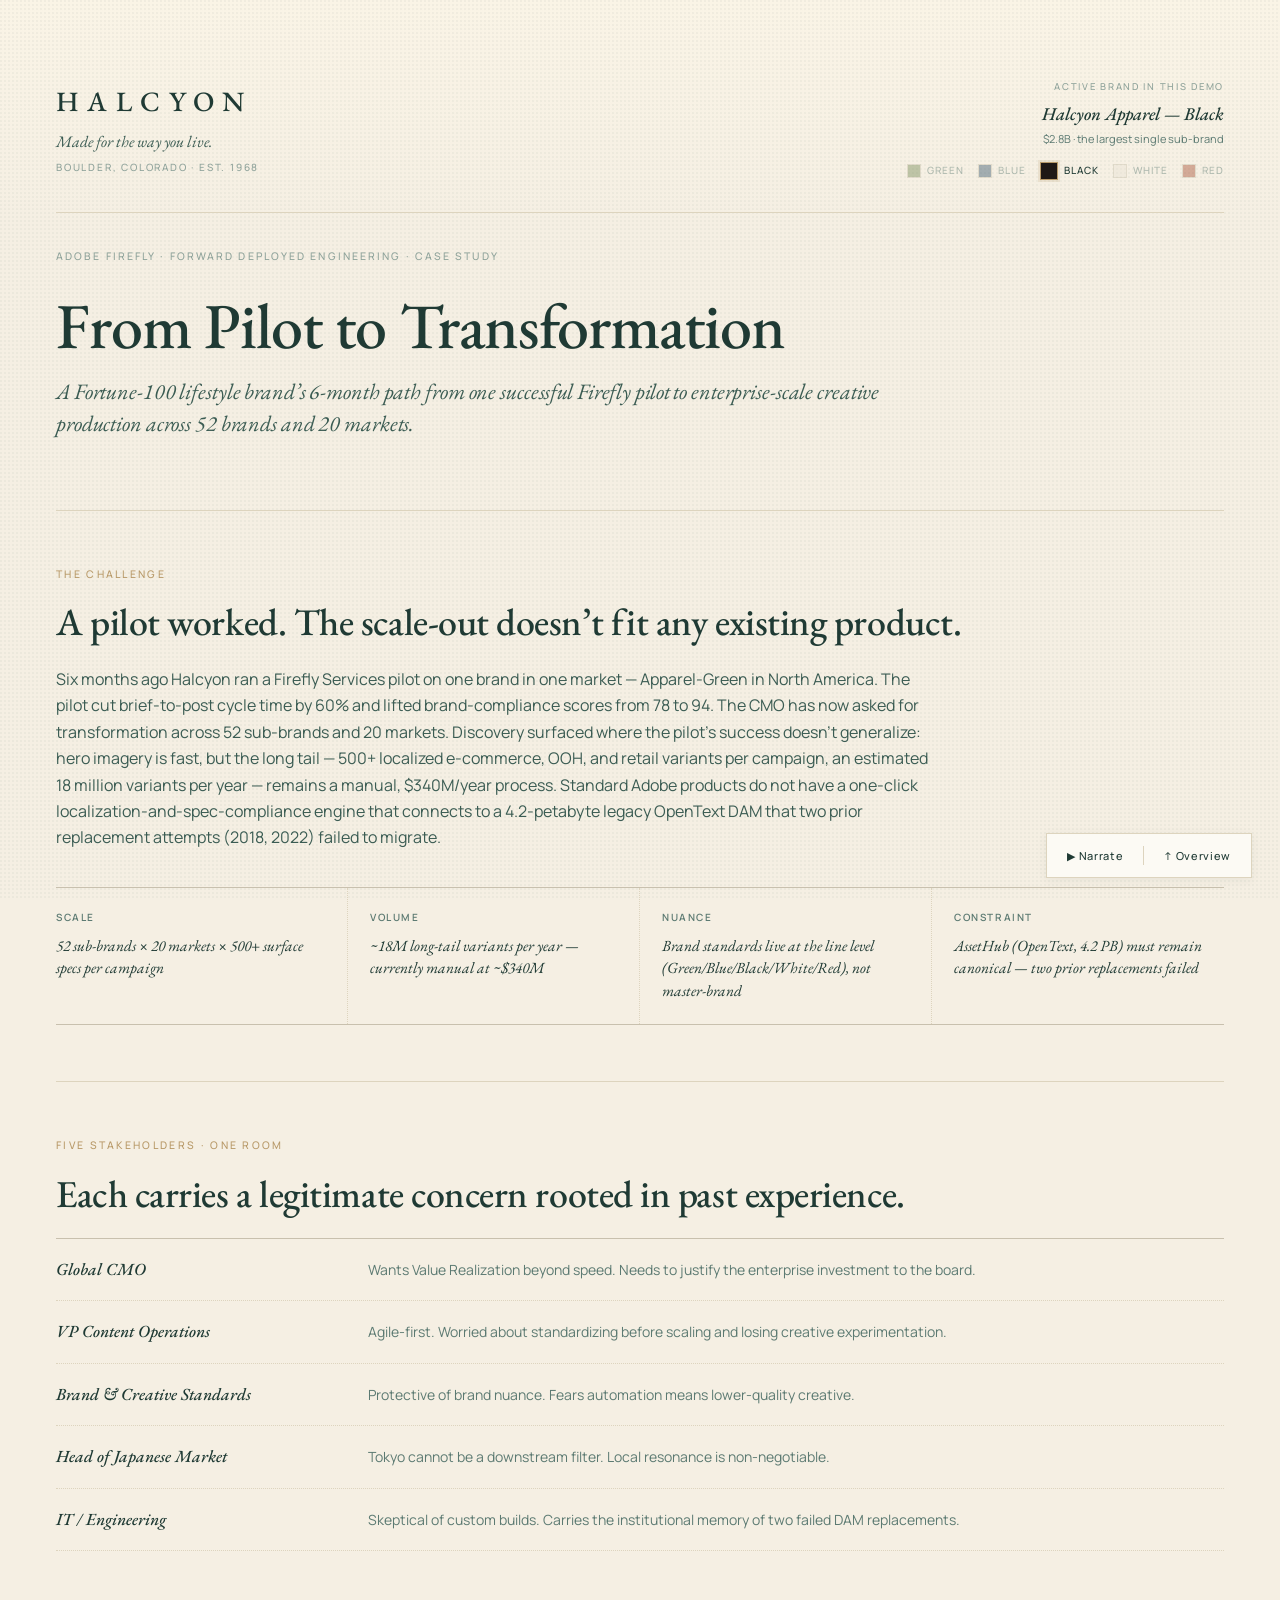
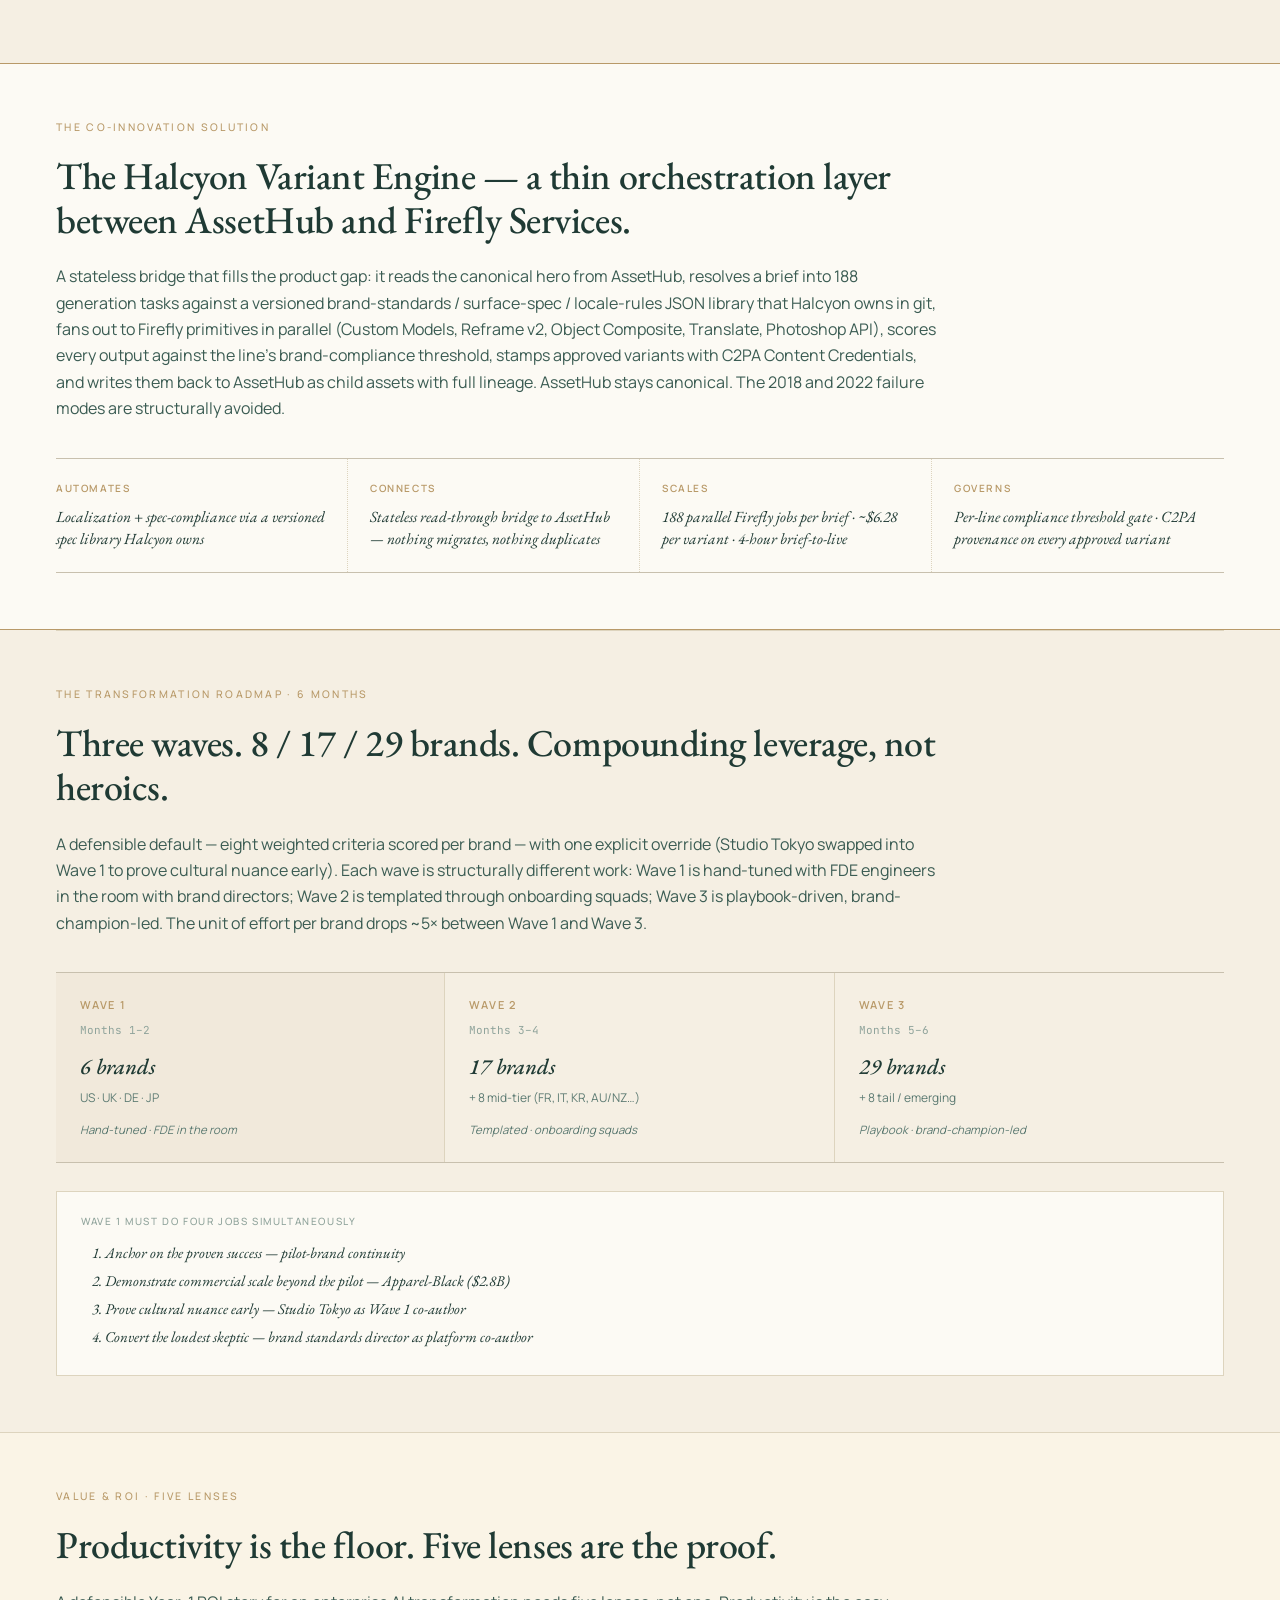
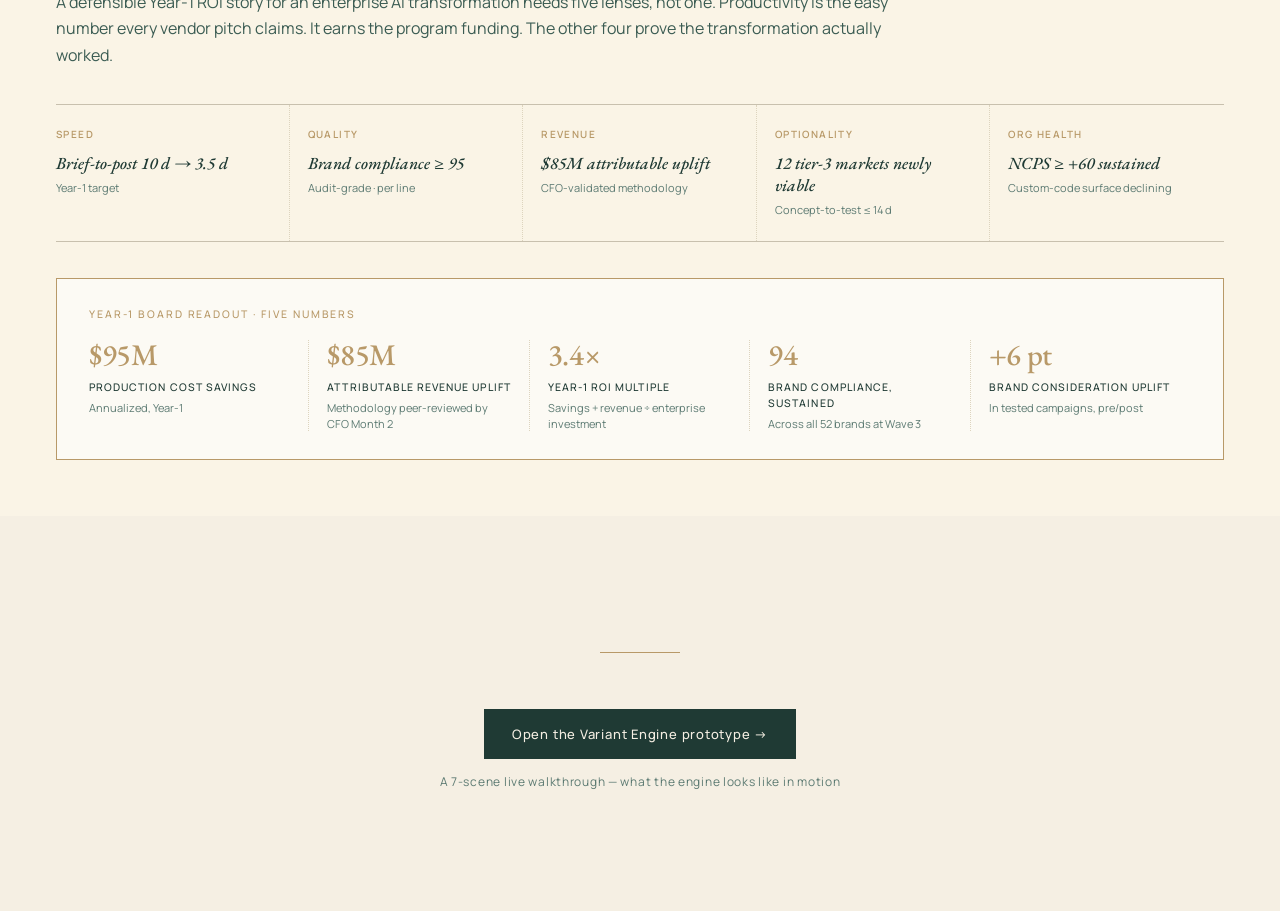
==== commit 859c5183: "P11: Add Act 0 pre-page with Challenge, Stakeholders, Solution, Roadmap, Value lenses, and Year-1 bo" ====
--- a/index.html
+++ b/index.html
@@ -14,8 +14,11 @@
 </head>
 <body>
 
+<!-- Act 0 — Challenge + Solution overview (pre-page) -->
+<section id="act-0" class="act act--0" aria-label="Case study overview"></section>
+
 <!-- Act 1 — Workflow Overview Page -->
-<section id="act-1" class="act act--1" aria-label="Workflow overview"></section>
+<section id="act-1" class="act act--1 hidden" aria-label="Workflow overview"></section>
 
 <!-- Act 2 — Visual Walkthrough -->
 <section id="act-2" class="act act--2 hidden" aria-label="Visual walkthrough">
--- a/style.css
+++ b/style.css
@@ -120,7 +120,7 @@
 .italic { font-style: italic; }
 
 /* ============================================================
-   Layout — Act 1
+   Layout — Acts (shared)
    ============================================================ */
 .act {
   width: 100%;
@@ -128,6 +128,334 @@
   margin: 0 auto;
   padding: 80px var(--page-pad) 120px;
   animation: actEnter var(--dur-slow) var(--ease) both;
+}
+
+/* ============================================================
+   P11 — Act 0 (pre-page)
+   ============================================================ */
+.act--0 .a0-eyebrow {
+  font-family: var(--sans);
+  font-weight: 500;
+  text-transform: uppercase;
+  letter-spacing: 0.20em;
+  font-size: 10.5px;
+  color: var(--ink-faint);
+  margin: 36px 0 28px;
+}
+.act--0 .a0-title {
+  font-family: var(--serif);
+  font-weight: 500;
+  font-size: 64px;
+  line-height: 1.02;
+  letter-spacing: -0.015em;
+  margin-bottom: 18px;
+  color: var(--ink-deep);
+}
+.act--0 .a0-subtitle {
+  font-family: var(--serif);
+  font-style: italic;
+  font-weight: 400;
+  font-size: 22px;
+  color: var(--ink-med);
+  line-height: 1.45;
+  max-width: 880px;
+  margin-bottom: 70px;
+  letter-spacing: -0.005em;
+}
+
+.a0-block {
+  padding: 56px 0;
+  border-top: 1px solid var(--rule-soft);
+}
+.a0-block--solution {
+  background: var(--paper);
+  margin: 56px calc(-1 * var(--page-pad)) 0;
+  padding: 56px var(--page-pad);
+  border-top: 1px solid var(--gold);
+  border-bottom: 1px solid var(--gold);
+}
+.a0-block--value {
+  background: var(--cream-warm);
+  margin: 0 calc(-1 * var(--page-pad));
+  padding: 56px var(--page-pad);
+}
+
+.a0-section-eyebrow {
+  font-family: var(--sans);
+  font-weight: 500;
+  text-transform: uppercase;
+  letter-spacing: 0.22em;
+  font-size: 10.5px;
+  color: var(--gold);
+  margin-bottom: 18px;
+}
+
+.a0-section-title {
+  font-family: var(--serif);
+  font-weight: 500;
+  font-size: 38px;
+  line-height: 1.15;
+  letter-spacing: -0.012em;
+  color: var(--ink-deep);
+  margin-bottom: 22px;
+  max-width: 920px;
+}
+
+.a0-section-body {
+  font-family: var(--sans);
+  font-size: 16px;
+  line-height: 1.65;
+  color: var(--ink-med);
+  max-width: 880px;
+  margin-bottom: 36px;
+}
+
+/* Pillars (4-column tag + line) */
+.a0-pillars {
+  display: grid;
+  grid-template-columns: repeat(4, 1fr);
+  gap: 0;
+  border-top: 1px solid var(--rule);
+  border-bottom: 1px solid var(--rule);
+}
+.a0-pillar {
+  padding: 22px 22px 22px 0;
+  border-right: 1px dotted var(--rule-soft);
+}
+.a0-pillar:nth-child(4n) { border-right: 0; }
+.a0-pillar:not(:first-child) { padding-left: 22px; }
+.a0-pillar__tag {
+  font-family: var(--sans);
+  font-weight: 600;
+  text-transform: uppercase;
+  letter-spacing: 0.16em;
+  font-size: 10px;
+  color: var(--ink-soft);
+  margin-bottom: 10px;
+}
+.a0-pillar--gold .a0-pillar__tag { color: var(--gold); }
+.a0-pillar__line {
+  font-family: var(--serif);
+  font-style: italic;
+  font-size: 15.5px;
+  line-height: 1.45;
+  color: var(--ink-deep);
+}
+
+/* Stakeholder rows */
+.a0-stakeholders {
+  display: flex;
+  flex-direction: column;
+  border-top: 1px solid var(--rule);
+}
+.a0-stake {
+  display: grid;
+  grid-template-columns: 280px 1fr;
+  gap: 32px;
+  padding: 18px 0;
+  border-bottom: 1px dotted var(--rule-soft);
+  align-items: baseline;
+}
+.a0-stake__role {
+  font-family: var(--serif);
+  font-style: italic;
+  font-weight: 500;
+  font-size: 17px;
+  color: var(--ink-deep);
+}
+.a0-stake__concern {
+  font-family: var(--sans);
+  font-size: 14px;
+  color: var(--ink-soft);
+  line-height: 1.55;
+}
+
+/* Roadmap waves */
+.a0-waves {
+  display: grid;
+  grid-template-columns: 1fr 1fr 1fr;
+  gap: 0;
+  border-top: 1px solid var(--rule);
+  border-bottom: 1px solid var(--rule);
+  margin-bottom: 28px;
+}
+.a0-wave {
+  padding: 24px 24px 24px 0;
+  border-right: 1px solid var(--rule-soft);
+}
+.a0-wave:last-child { border-right: 0; }
+.a0-wave:not(:first-child) { padding-left: 24px; }
+.a0-wave.is-first { background: rgba(184,153,104,0.06); padding-left: 24px; }
+.a0-wave__num {
+  font-family: var(--sans);
+  font-weight: 600;
+  text-transform: uppercase;
+  letter-spacing: 0.16em;
+  font-size: 11px;
+  color: var(--gold);
+  margin-bottom: 8px;
+}
+.a0-wave__months {
+  font-family: var(--mono);
+  font-size: 11px;
+  color: var(--ink-faint);
+  margin-bottom: 12px;
+}
+.a0-wave__brands {
+  font-family: var(--serif);
+  font-style: italic;
+  font-weight: 500;
+  font-size: 22px;
+  color: var(--ink-deep);
+  margin-bottom: 6px;
+}
+.a0-wave__markets {
+  font-family: var(--sans);
+  font-size: 12px;
+  color: var(--ink-soft);
+  margin-bottom: 14px;
+}
+.a0-wave__char {
+  font-family: var(--sans);
+  font-size: 11.5px;
+  color: var(--ink-soft);
+  font-style: italic;
+}
+
+.a0-wave1-jobs {
+  margin-top: 18px;
+  padding: 22px 24px;
+  background: var(--paper);
+  border: 1px solid var(--rule-soft);
+}
+.a0-wave1-jobs__label {
+  font-family: var(--sans);
+  font-weight: 500;
+  text-transform: uppercase;
+  letter-spacing: 0.16em;
+  font-size: 10px;
+  color: var(--ink-faint);
+  margin-bottom: 12px;
+}
+.a0-wave1-jobs__list {
+  font-family: var(--serif);
+  font-style: italic;
+  font-size: 15px;
+  color: var(--ink-deep);
+  line-height: 1.6;
+  margin: 0;
+  padding-left: 24px;
+}
+.a0-wave1-jobs__list li { margin-bottom: 4px; }
+
+/* Value lenses */
+.a0-lenses {
+  display: grid;
+  grid-template-columns: repeat(5, 1fr);
+  gap: 0;
+  border-top: 1px solid var(--rule);
+  border-bottom: 1px solid var(--rule);
+  margin-bottom: 36px;
+}
+.a0-lens {
+  padding: 22px 18px 22px 0;
+  border-right: 1px dotted var(--rule-soft);
+}
+.a0-lens:last-child { border-right: 0; }
+.a0-lens:not(:first-child) { padding-left: 18px; }
+.a0-lens__name {
+  font-family: var(--sans);
+  font-weight: 600;
+  text-transform: uppercase;
+  letter-spacing: 0.14em;
+  font-size: 10px;
+  color: var(--gold);
+  margin-bottom: 10px;
+}
+.a0-lens__metric {
+  font-family: var(--serif);
+  font-style: italic;
+  font-weight: 500;
+  font-size: 17px;
+  color: var(--ink-deep);
+  line-height: 1.3;
+  margin-bottom: 6px;
+}
+.a0-lens__y1 {
+  font-family: var(--sans);
+  font-size: 11px;
+  color: var(--ink-soft);
+}
+
+.a0-board {
+  background: var(--paper);
+  border: 1px solid var(--gold);
+  padding: 28px 32px;
+}
+.a0-board__label {
+  font-family: var(--sans);
+  font-weight: 500;
+  text-transform: uppercase;
+  letter-spacing: 0.18em;
+  font-size: 10.5px;
+  color: var(--gold);
+  margin-bottom: 18px;
+}
+.a0-board__grid {
+  display: grid;
+  grid-template-columns: repeat(5, 1fr);
+  gap: 0;
+}
+.a0-board__num {
+  padding: 0 18px;
+  border-right: 1px dotted var(--rule-soft);
+}
+.a0-board__num:first-child { padding-left: 0; }
+.a0-board__num:last-child  { border-right: 0; padding-right: 0; }
+.a0-board__value {
+  font-family: var(--serif);
+  font-weight: 500;
+  font-size: 30px;
+  color: var(--gold);
+  letter-spacing: -0.01em;
+  line-height: 1;
+  margin-bottom: 10px;
+  font-variant-numeric: tabular-nums;
+}
+.a0-board__name {
+  font-family: var(--sans);
+  font-weight: 500;
+  text-transform: uppercase;
+  letter-spacing: 0.10em;
+  font-size: 10.5px;
+  color: var(--ink-deep);
+  margin-bottom: 4px;
+}
+.a0-board__sub {
+  font-family: var(--sans);
+  font-size: 11px;
+  color: var(--ink-soft);
+  line-height: 1.4;
+}
+
+/* CTA into Act 1 */
+.a0-cta {
+  text-align: center;
+  margin-top: 72px;
+  padding-top: 64px;
+}
+.a0-cta__rule {
+  width: 80px;
+  height: 1px;
+  background: var(--gold);
+  margin: 0 auto 56px;
+}
+.a0-cta__foot {
+  margin-top: 14px;
+  font-family: var(--sans);
+  font-size: 12px;
+  color: var(--ink-soft);
+  letter-spacing: 0.06em;
 }
 
 @keyframes actEnter {
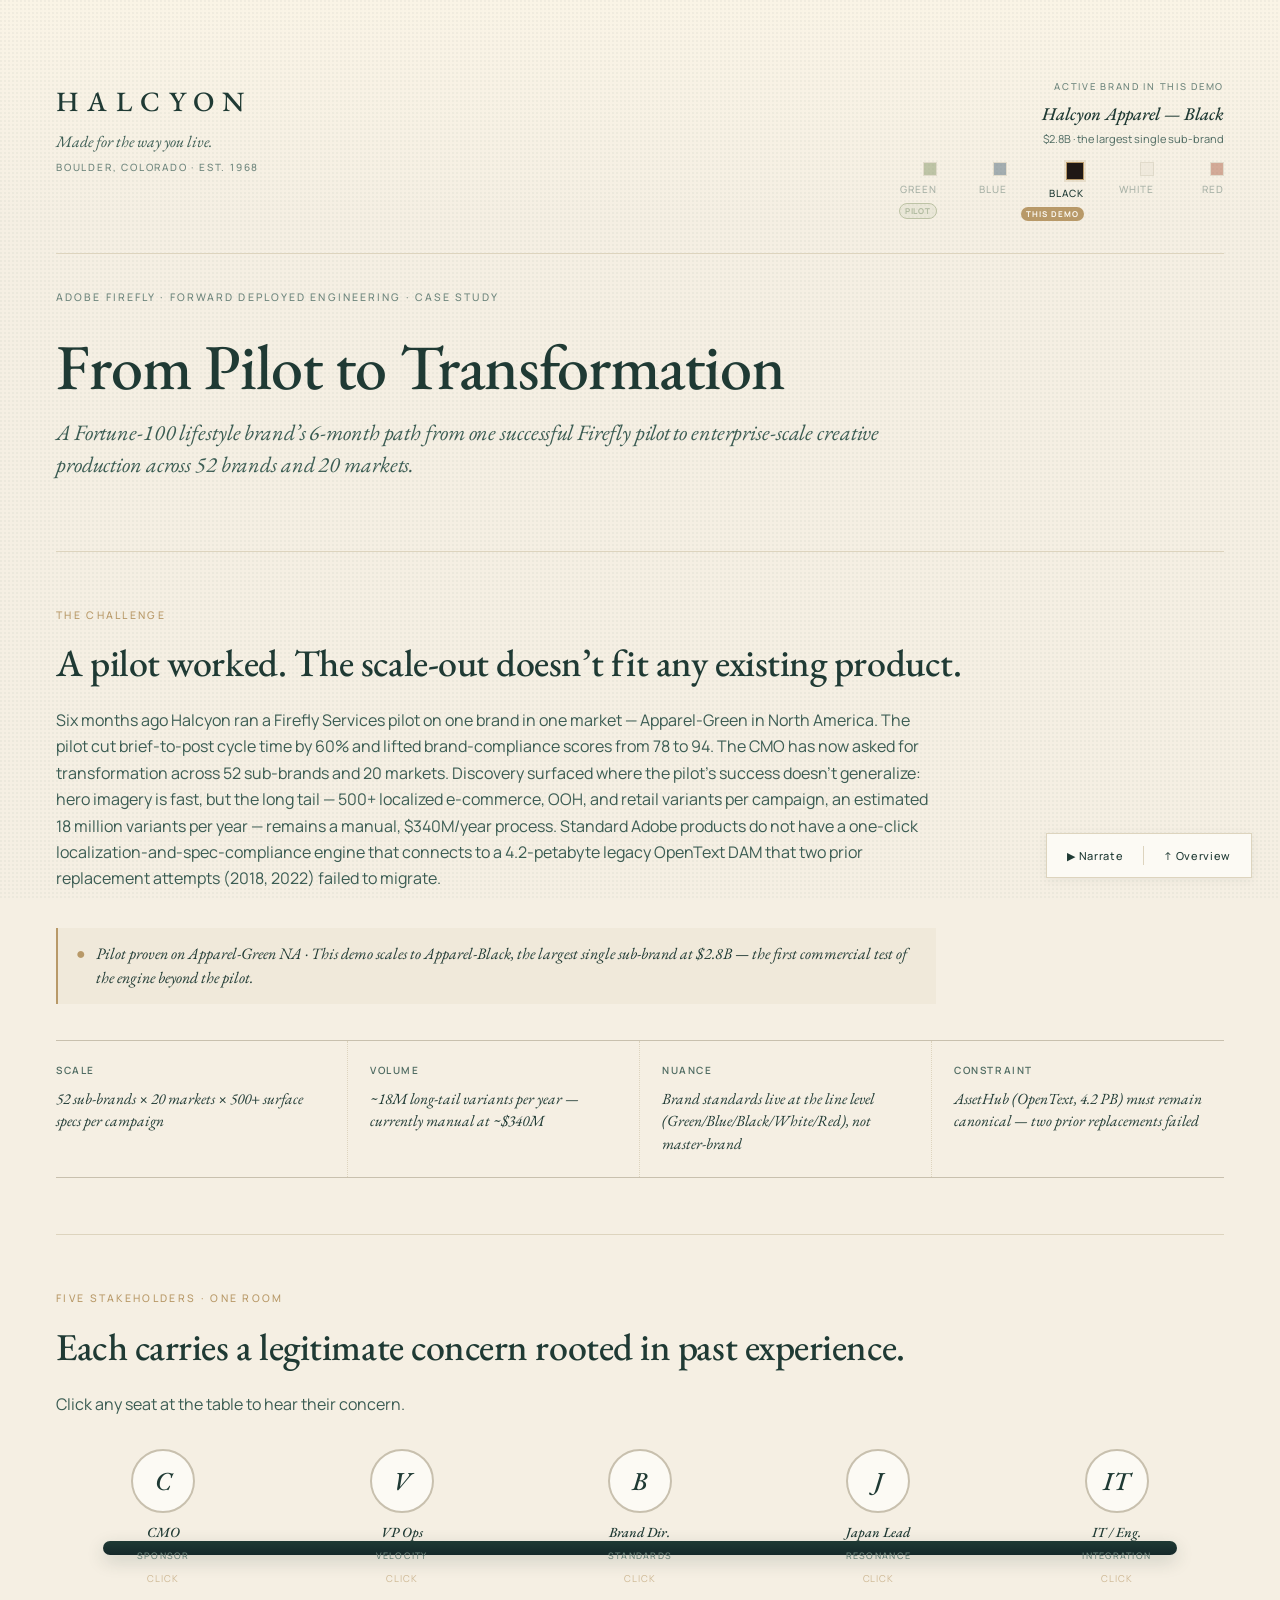
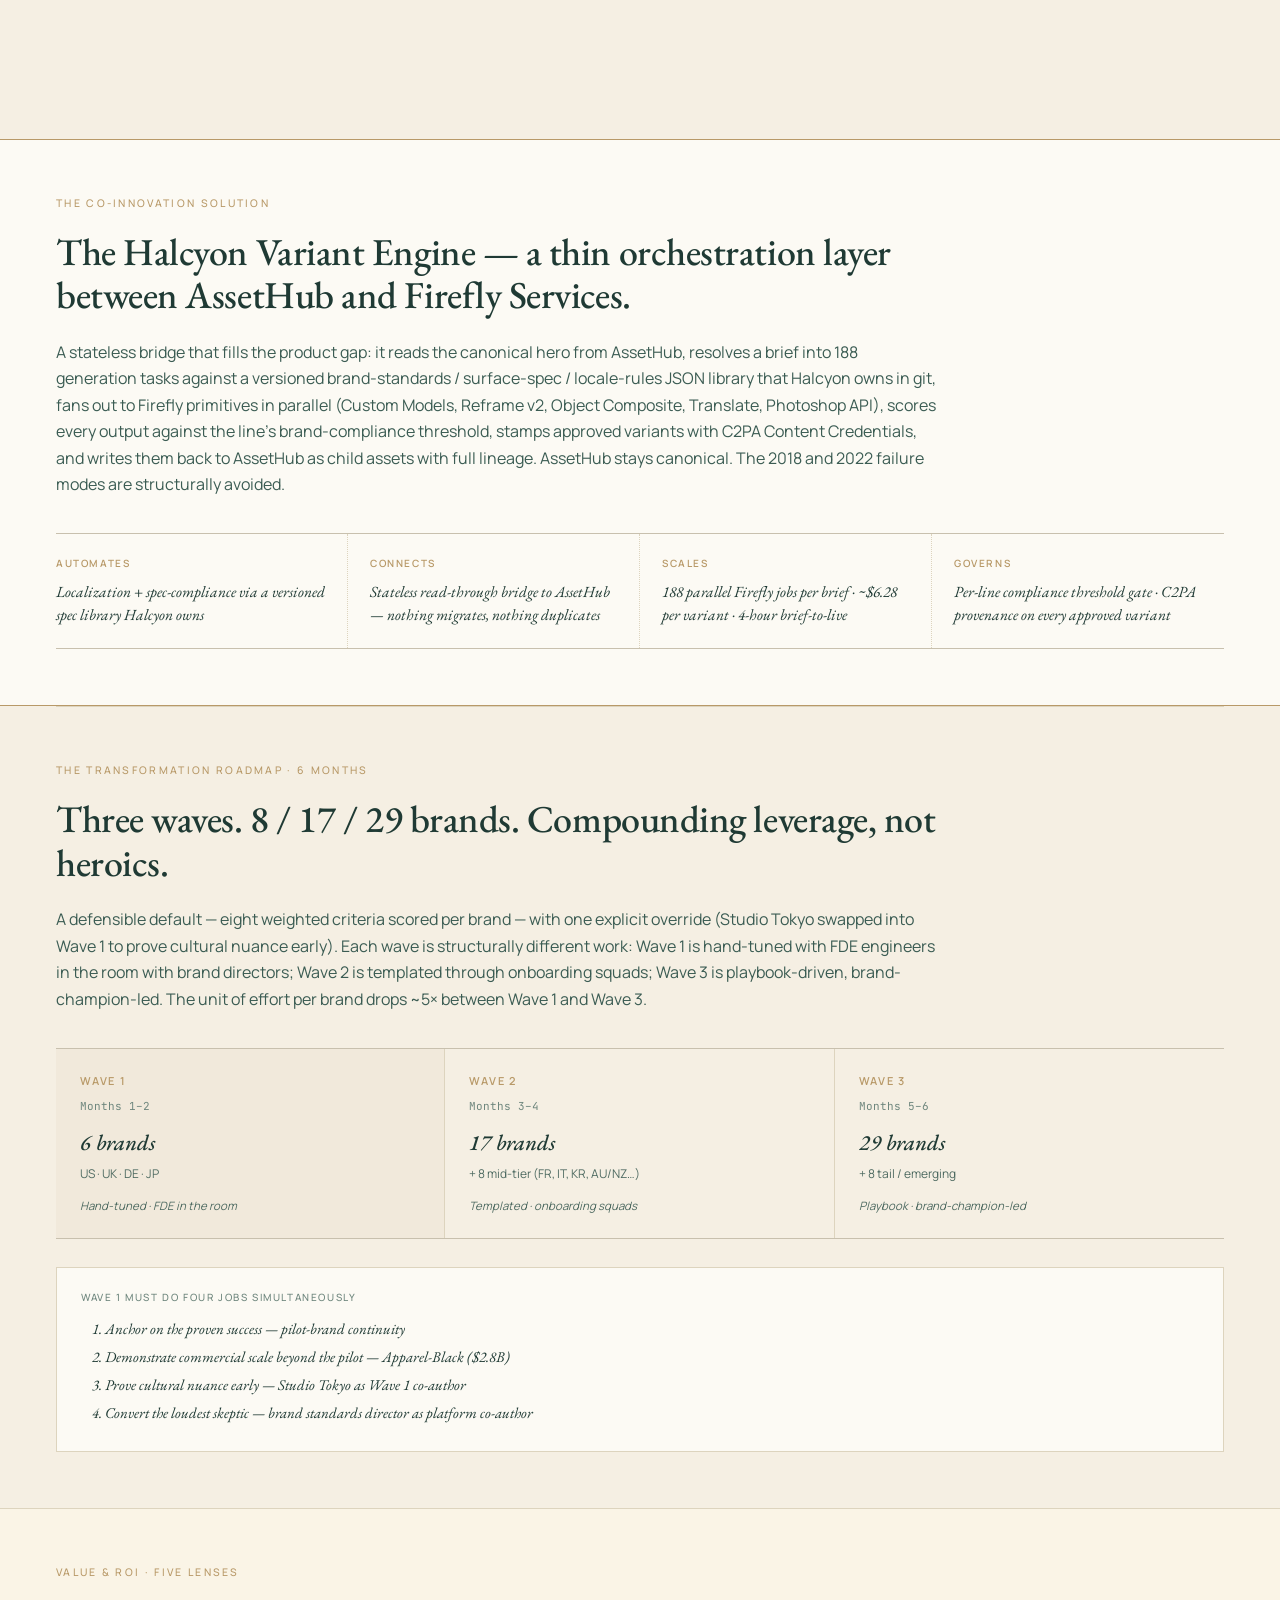
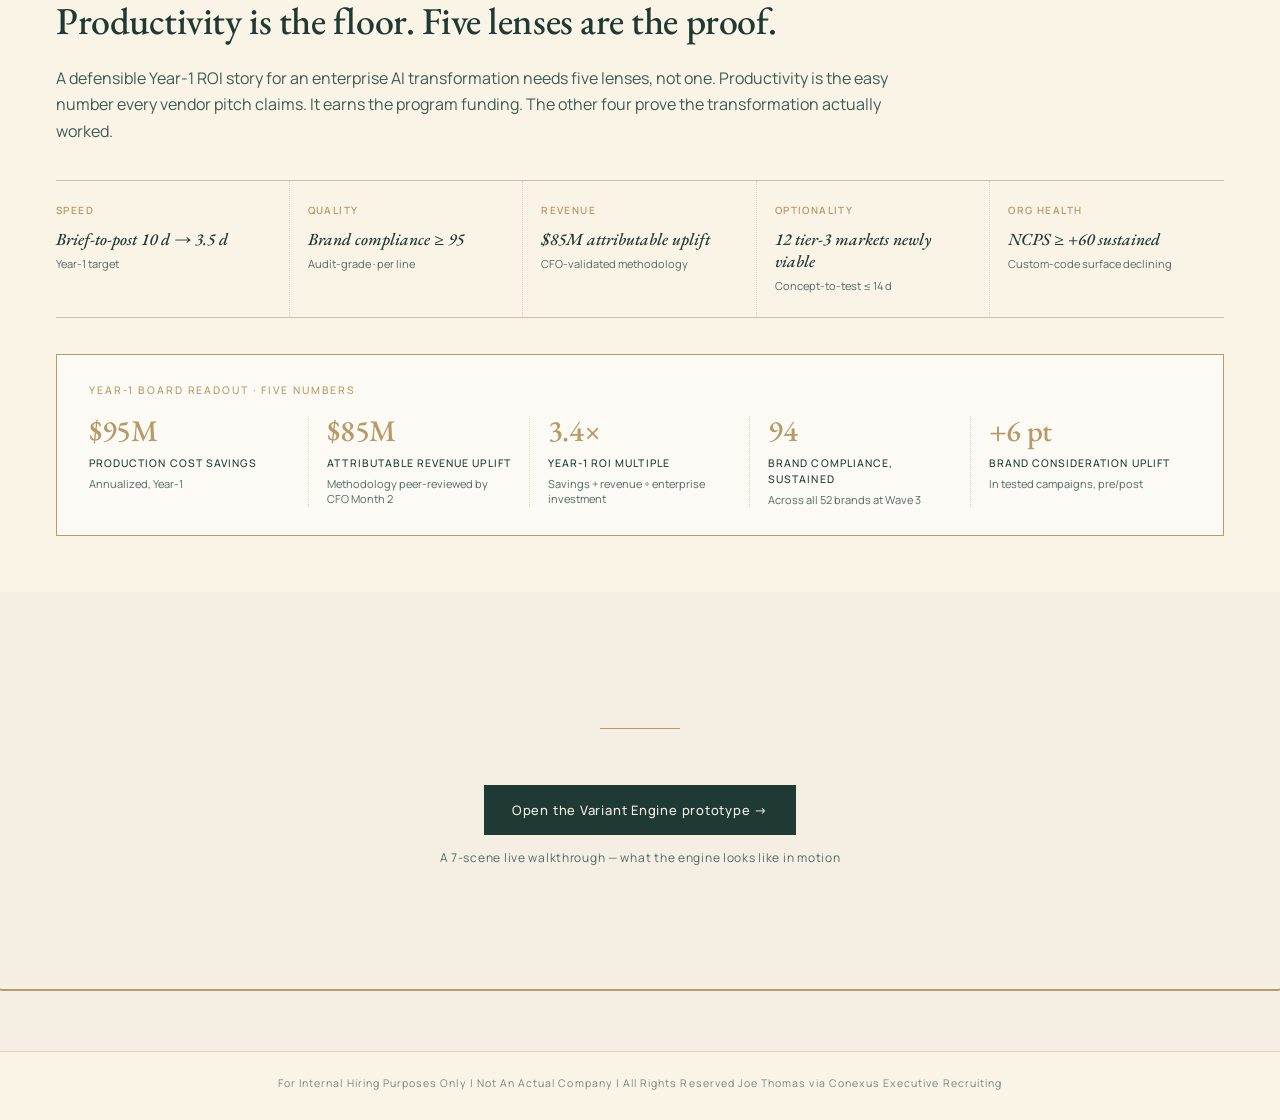
==== commit 57a05ba6: "P12: A11Y pass + pilot/demo lineage + stakeholder speech bubbles + footer disclaimer" ====
--- a/index.html
+++ b/index.html
@@ -2,8 +2,10 @@
 <html lang="en">
 <head>
 <meta charset="utf-8" />
-<meta name="viewport" content="width=1440" />
-<title>The Halcyon Variant Engine</title>
+<meta name="viewport" content="width=device-width, initial-scale=1" />
+<meta name="description" content="The Halcyon Variant Engine — a Forward Deployed Engineering case study prototype showing how one brief becomes 188 brand-compliant, locale-aware variants in four hours.">
+<meta name="theme-color" content="#1F3A34">
+<title>From Pilot to Transformation · The Halcyon Variant Engine</title>
 
 <link rel="preconnect" href="https://fonts.googleapis.com">
 <link rel="preconnect" href="https://fonts.gstatic.com" crossorigin>
@@ -14,24 +16,28 @@
 </head>
 <body>
 
-<!-- Act 0 — Challenge + Solution overview (pre-page) -->
-<section id="act-0" class="act act--0" aria-label="Case study overview"></section>
+<a href="#main-content" class="skip-link">Skip to main content</a>
 
-<!-- Act 1 — Workflow Overview Page -->
-<section id="act-1" class="act act--1 hidden" aria-label="Workflow overview"></section>
+<main id="main-content">
+  <!-- Act 0 — Challenge + Solution overview (pre-page) -->
+  <section id="act-0" class="act act--0" aria-labelledby="a0-main-title" tabindex="-1"></section>
 
-<!-- Act 2 — Visual Walkthrough -->
-<section id="act-2" class="act act--2 hidden" aria-label="Visual walkthrough">
-  <header id="act2-brand-bar" class="act2-brand-bar"></header>
-  <header id="breadcrumb-host" class="breadcrumb-host"></header>
-  <h2 id="scene-title" class="scene-title"></h2>
-  <main id="scene-stage" class="scene-stage"></main>
-  <footer id="scene-controls" class="scene-controls"></footer>
-  <aside id="margin-log" class="margin-log" aria-label="Margin log"></aside>
-</section>
+  <!-- Act 1 — Workflow Overview Page -->
+  <section id="act-1" class="act act--1 hidden" aria-label="Variant Engine workflow overview" tabindex="-1"></section>
 
-<!-- End frame -->
-<section id="end-frame" class="end-frame hidden" aria-label="Closing frame"></section>
+  <!-- Act 2 — Visual Walkthrough -->
+  <section id="act-2" class="act act--2 hidden" aria-label="Variant Engine visual walkthrough" tabindex="-1">
+    <div id="act2-brand-bar" class="act2-brand-bar" role="banner"></div>
+    <nav id="breadcrumb-host" class="breadcrumb-host" aria-label="Pipeline progress"></nav>
+    <h2 id="scene-title" class="scene-title" aria-live="polite"></h2>
+    <div id="scene-stage" class="scene-stage" role="region" aria-label="Active scene"></div>
+    <div id="scene-controls" class="scene-controls" role="group" aria-label="Scene navigation"></div>
+    <aside id="margin-log" class="margin-log" aria-label="Audience cues seen so far" aria-live="polite"></aside>
+  </section>
+
+  <!-- End frame -->
+  <section id="end-frame" class="end-frame hidden" aria-label="Closing summary" tabindex="-1"></section>
+</main>
 
 <!-- Floating cue overlay (markers anchor to elements; this hosts cards + pointers) -->
 <div id="cue-overlay" class="cue-overlay" aria-live="polite"></div>
@@ -39,6 +45,11 @@
 <!-- Mode + meta controls (always visible chrome — minimal) -->
 <nav id="meta-controls" class="meta-controls" aria-label="Playback"></nav>
 
+<!-- Persistent disclaimer footer -->
+<footer class="site-footer" role="contentinfo">
+  For Internal Hiring Purposes Only  |  Not An Actual Company  |  All Rights Reserved Joe Thomas via Conexus Executive Recruiting
+</footer>
+
 <script type="module" src="./app.js"></script>
 </body>
 </html>
--- a/style.css
+++ b/style.css
@@ -6,8 +6,8 @@
 :root {
   --ink-deep:     #1F3A34;
   --ink-med:      #3B5C53;
-  --ink-soft:     #5C7A72;
-  --ink-faint:    #8FA39B;
+  --ink-soft:     #4F6B62;  /* WCAG-AA: 4.5:1 on --cream */
+  --ink-faint:    #6E867D;  /* WCAG-AA: 4.5:1 on --cream */
 
   --cream:        #F5EFE3;
   --cream-warm:   #FAF4E6;
@@ -101,6 +101,55 @@
 /* Hidden helper */
 .hidden { display: none !important; }
 
+/* P12-1 — A11Y skip link */
+.skip-link {
+  position: absolute;
+  top: -40px;
+  left: 0;
+  background: var(--ink-deep);
+  color: var(--cream);
+  padding: 10px 16px;
+  font-family: var(--sans);
+  font-weight: 600;
+  font-size: 13px;
+  z-index: 100;
+  text-decoration: none;
+}
+.skip-link:focus {
+  top: 0;
+  outline: 3px solid var(--gold);
+  outline-offset: 2px;
+}
+
+/* P12-1 — Visible focus ring everywhere by default */
+*:focus { outline: none; }
+*:focus-visible {
+  outline: 2px solid var(--gold);
+  outline-offset: 2px;
+  border-radius: 2px;
+}
+
+/* Screen reader only utility */
+.sr-only {
+  position: absolute;
+  width: 1px; height: 1px;
+  padding: 0; margin: -1px;
+  overflow: hidden;
+  clip: rect(0,0,0,0);
+  white-space: nowrap;
+  border: 0;
+}
+
+/* P12-1 — Honor prefers-reduced-motion */
+@media (prefers-reduced-motion: reduce) {
+  *, *::before, *::after {
+    animation-duration: 0.01ms !important;
+    animation-iteration-count: 1 !important;
+    transition-duration: 0.01ms !important;
+    scroll-behavior: auto !important;
+  }
+}
+
 /* Typography defaults */
 h1, h2, h3, h4 { font-family: var(--serif); font-weight: 500; margin: 0; color: var(--ink-deep); letter-spacing: -0.005em; }
 p { margin: 0; }
@@ -242,32 +291,158 @@
   color: var(--ink-deep);
 }
 
-/* Stakeholder rows */
-.a0-stakeholders {
+/* P12-3 — Stakeholders as a panel of seats around a table */
+.a0-block--stakeholders { background: transparent; }
+
+.a0-room {
+  position: relative;
+  display: grid;
+  grid-template-columns: repeat(5, 1fr);
+  column-gap: 24px;
+  row-gap: 0;
+  padding: 0 0 24px;
+  margin-top: 12px;
+}
+
+.a0-room__table {
+  position: absolute;
+  left: 4%;
+  right: 4%;
+  top: 100px;
+  height: 14px;
+  background: linear-gradient(180deg, var(--ink-deep) 0%, #15282A 100%);
+  border-radius: 7px;
+  box-shadow: 0 6px 18px rgba(31,58,52,0.18);
+  z-index: 0;
+}
+
+.a0-seat {
+  position: relative;
+  z-index: 1;
   display: flex;
   flex-direction: column;
-  border-top: 1px solid var(--rule);
-}
-.a0-stake {
-  display: grid;
-  grid-template-columns: 280px 1fr;
-  gap: 32px;
-  padding: 18px 0;
-  border-bottom: 1px dotted var(--rule-soft);
-  align-items: baseline;
-}
-.a0-stake__role {
+  align-items: center;
+  gap: 8px;
+  padding: 8px 4px 18px;
+  background: transparent;
+  border: 0;
+  cursor: pointer;
+  font-family: var(--sans);
+  text-align: center;
+  transition: transform var(--dur-med) var(--ease);
+}
+.a0-seat:hover { transform: translateY(-2px); }
+.a0-seat:focus-visible { outline: 2px solid var(--gold); outline-offset: 4px; border-radius: 4px; }
+
+.a0-seat__avatar {
+  width: 64px; height: 64px;
+  border-radius: 50%;
+  background: var(--paper);
+  border: 2px solid var(--rule);
+  display: flex;
+  align-items: center;
+  justify-content: center;
   font-family: var(--serif);
   font-style: italic;
   font-weight: 500;
-  font-size: 17px;
-  color: var(--ink-deep);
-}
-.a0-stake__concern {
-  font-family: var(--sans);
+  font-size: 26px;
+  color: var(--ink-deep);
+  transition: border-color var(--dur-med) var(--ease), background var(--dur-med) var(--ease);
+}
+.a0-seat:hover .a0-seat__avatar,
+.a0-seat.is-active .a0-seat__avatar {
+  border-color: var(--gold);
+  background: var(--gold);
+  color: var(--paper);
+  box-shadow: 0 0 0 4px rgba(184,153,104,0.18);
+}
+
+.a0-seat__role {
+  font-family: var(--serif);
+  font-style: italic;
+  font-weight: 500;
   font-size: 14px;
-  color: var(--ink-soft);
-  line-height: 1.55;
+  color: var(--ink-deep);
+  margin-top: 2px;
+}
+.a0-seat__hint {
+  font-family: var(--sans);
+  font-weight: 500;
+  text-transform: uppercase;
+  letter-spacing: 0.14em;
+  font-size: 9px;
+  color: var(--ink-faint);
+}
+.a0-seat__cue {
+  font-family: var(--sans);
+  font-size: 9.5px;
+  color: var(--gold);
+  letter-spacing: 0.10em;
+  text-transform: uppercase;
+  margin-top: 2px;
+  opacity: 0.65;
+  transition: opacity var(--dur-med) var(--ease);
+}
+.a0-seat:hover .a0-seat__cue { opacity: 1; }
+.a0-seat.is-active .a0-seat__cue { color: var(--ink-deep); }
+
+/* Speech bubble — shown directly below the seat that's active */
+.a0-bubble {
+  grid-column: span 5;
+  background: var(--paper);
+  border: 1px solid var(--gold);
+  box-shadow: 0 4px 18px rgba(31,58,52,0.10);
+  padding: 22px 28px 24px;
+  margin: 26px 0 0;
+  display: none;
+  position: relative;
+  max-width: 760px;
+}
+.a0-bubble.is-visible {
+  display: block;
+  animation: bubbleIn 250ms var(--ease) both;
+}
+.a0-bubble__tail {
+  position: absolute;
+  top: -8px;
+  left: 48px;
+  width: 14px; height: 14px;
+  background: var(--paper);
+  border-left: 1px solid var(--gold);
+  border-top: 1px solid var(--gold);
+  transform: rotate(45deg);
+}
+/* Position tail under the active seat */
+.a0-bubble[data-bubble="0"] .a0-bubble__tail { left: 6%; }
+.a0-bubble[data-bubble="1"] .a0-bubble__tail { left: 24%; }
+.a0-bubble[data-bubble="2"] .a0-bubble__tail { left: 44%; }
+.a0-bubble[data-bubble="3"] .a0-bubble__tail { left: 64%; }
+.a0-bubble[data-bubble="4"] .a0-bubble__tail { left: 84%; }
+
+.a0-bubble__attr {
+  display: block;
+  font-family: var(--sans);
+  font-weight: 500;
+  text-transform: uppercase;
+  letter-spacing: 0.18em;
+  font-size: 10px;
+  color: var(--gold);
+  margin-bottom: 12px;
+  padding-bottom: 10px;
+  border-bottom: 1px solid var(--rule-soft);
+}
+.a0-bubble__body {
+  display: block;
+  font-family: var(--serif);
+  font-style: italic;
+  font-weight: 400;
+  font-size: 19px;
+  line-height: 1.5;
+  color: var(--ink-deep);
+}
+@keyframes bubbleIn {
+  from { opacity: 0; transform: translateY(-4px); }
+  to   { opacity: 1; transform: translateY(0); }
 }
 
 /* Roadmap waves */
@@ -584,6 +759,47 @@
   color: var(--ink-soft);
 }
 .brand-line.is-active .brand-line__code { color: var(--ink-deep); }
+
+.brand-line { flex-direction: column; align-items: flex-end; gap: 4px; min-width: 56px; }
+.brand-line .brand-line__swatch + .brand-line__code { margin-top: 2px; }
+
+.brand-line__badge {
+  display: inline-block;
+  font-family: var(--sans);
+  font-weight: 700;
+  font-size: 8px;
+  letter-spacing: 0.12em;
+  padding: 1px 5px;
+  border-radius: 8px;
+  margin-top: 2px;
+}
+.brand-line.is-pilot .brand-line__badge {
+  background: rgba(122,143,92,0.18);
+  color: #5C7A4D;
+  border: 1px solid #7A8F5C;
+}
+.brand-line.is-active .brand-line__badge {
+  background: var(--gold);
+  color: var(--paper);
+}
+
+/* P12-2 — Pilot/Demo lineage line under Challenge body */
+.a0-lineage {
+  display: flex;
+  align-items: baseline;
+  gap: 10px;
+  font-family: var(--serif);
+  font-style: italic;
+  font-size: 16px;
+  color: var(--ink-deep);
+  background: rgba(184,153,104,0.07);
+  border-left: 2px solid var(--gold);
+  padding: 14px 18px;
+  margin-bottom: 36px;
+  max-width: 880px;
+  line-height: 1.5;
+}
+.a0-lineage__bullet { color: var(--gold); font-style: normal; flex-shrink: 0; }
 
 /* ============================================================
    P9-2 — Hero line + headline metric strip
@@ -1194,6 +1410,22 @@
 .meta-controls .meta-btn--active { color: var(--gold); }
 .meta-controls .meta-divider { width: 1px; background: var(--rule-soft); margin: 4px 2px; }
 
+/* P12-4 — Persistent disclaimer footer */
+.site-footer {
+  text-align: center;
+  padding: 24px var(--page-pad) 28px;
+  font-family: var(--sans);
+  font-size: 10.5px;
+  letter-spacing: 0.10em;
+  color: var(--ink-faint);
+  border-top: 1px solid var(--rule-soft);
+  margin-top: 64px;
+  background: var(--cream-warm);
+}
+@media (max-width: 720px) {
+  .site-footer { font-size: 9.5px; padding: 18px 16px; letter-spacing: 0.06em; }
+}
+
 /* ============================================================
    §10 Cues — marker (Option A footnote pin), card, pointer
    ============================================================ */
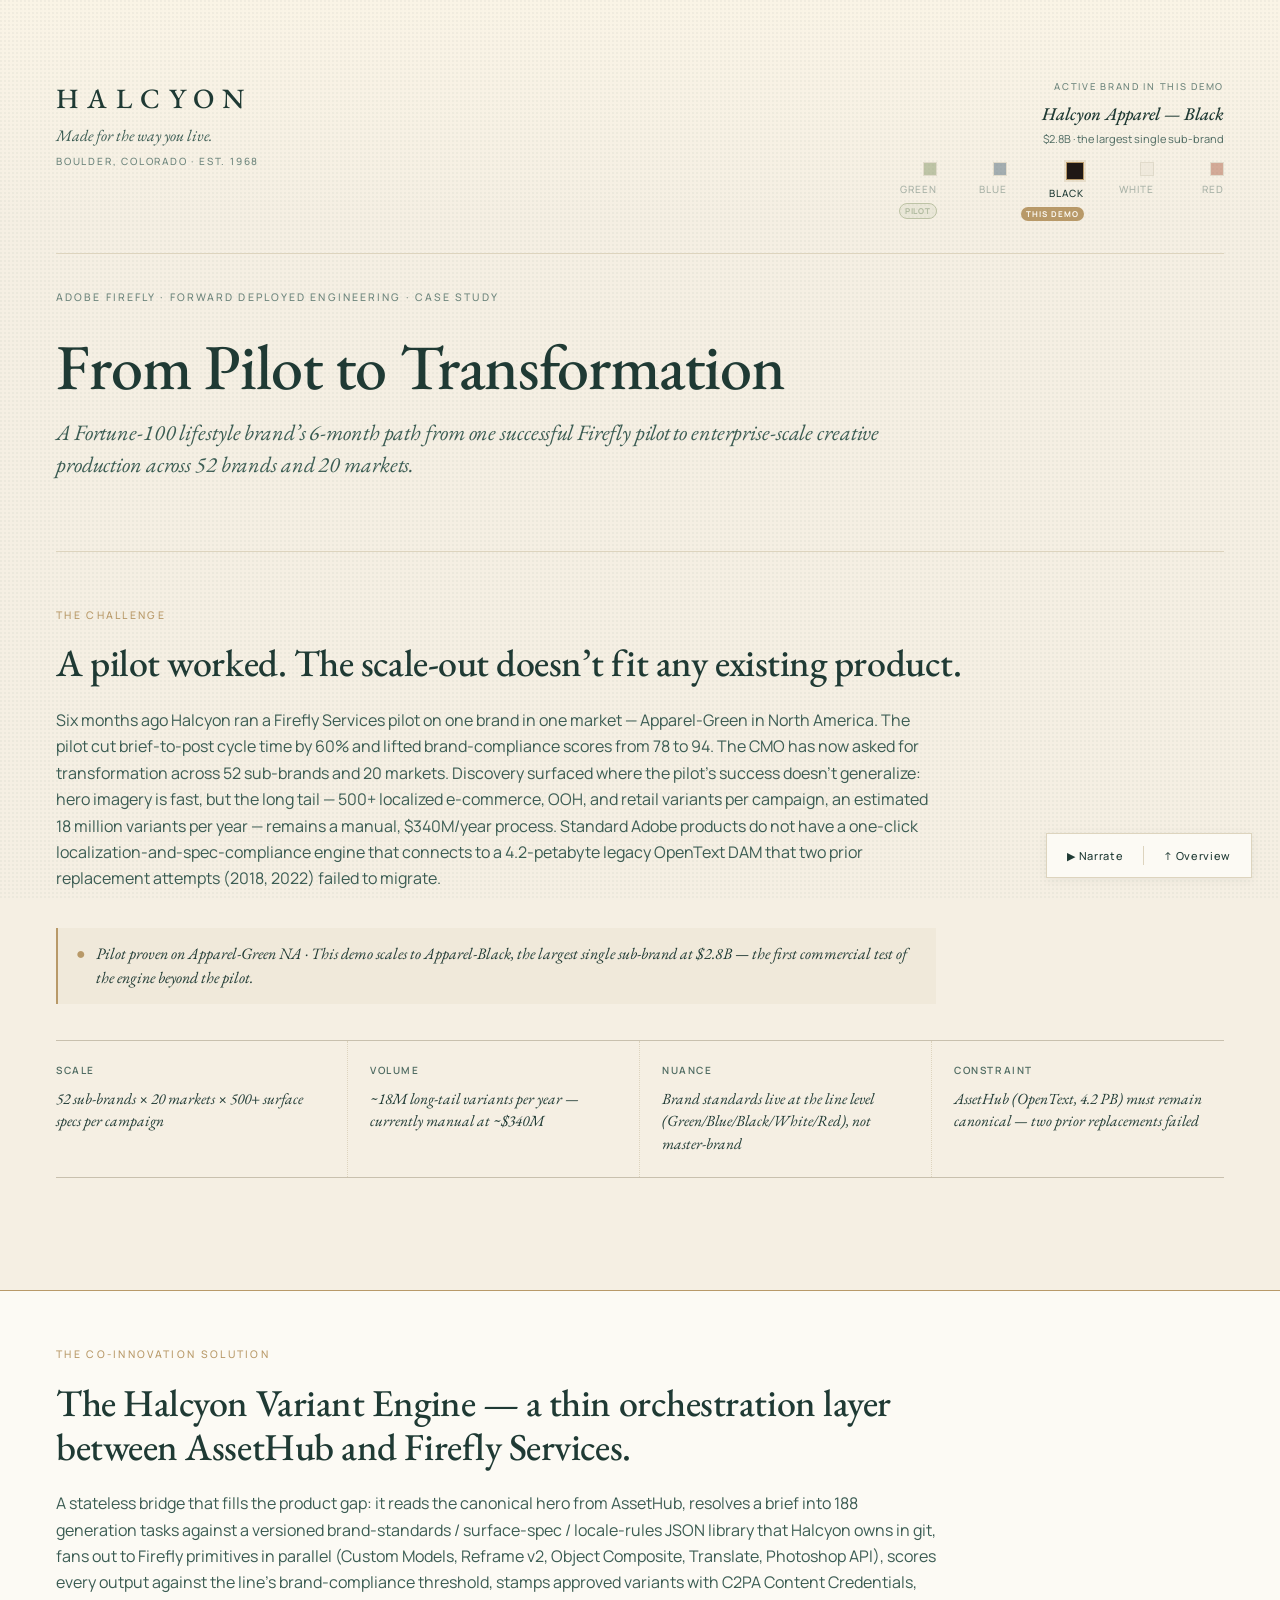
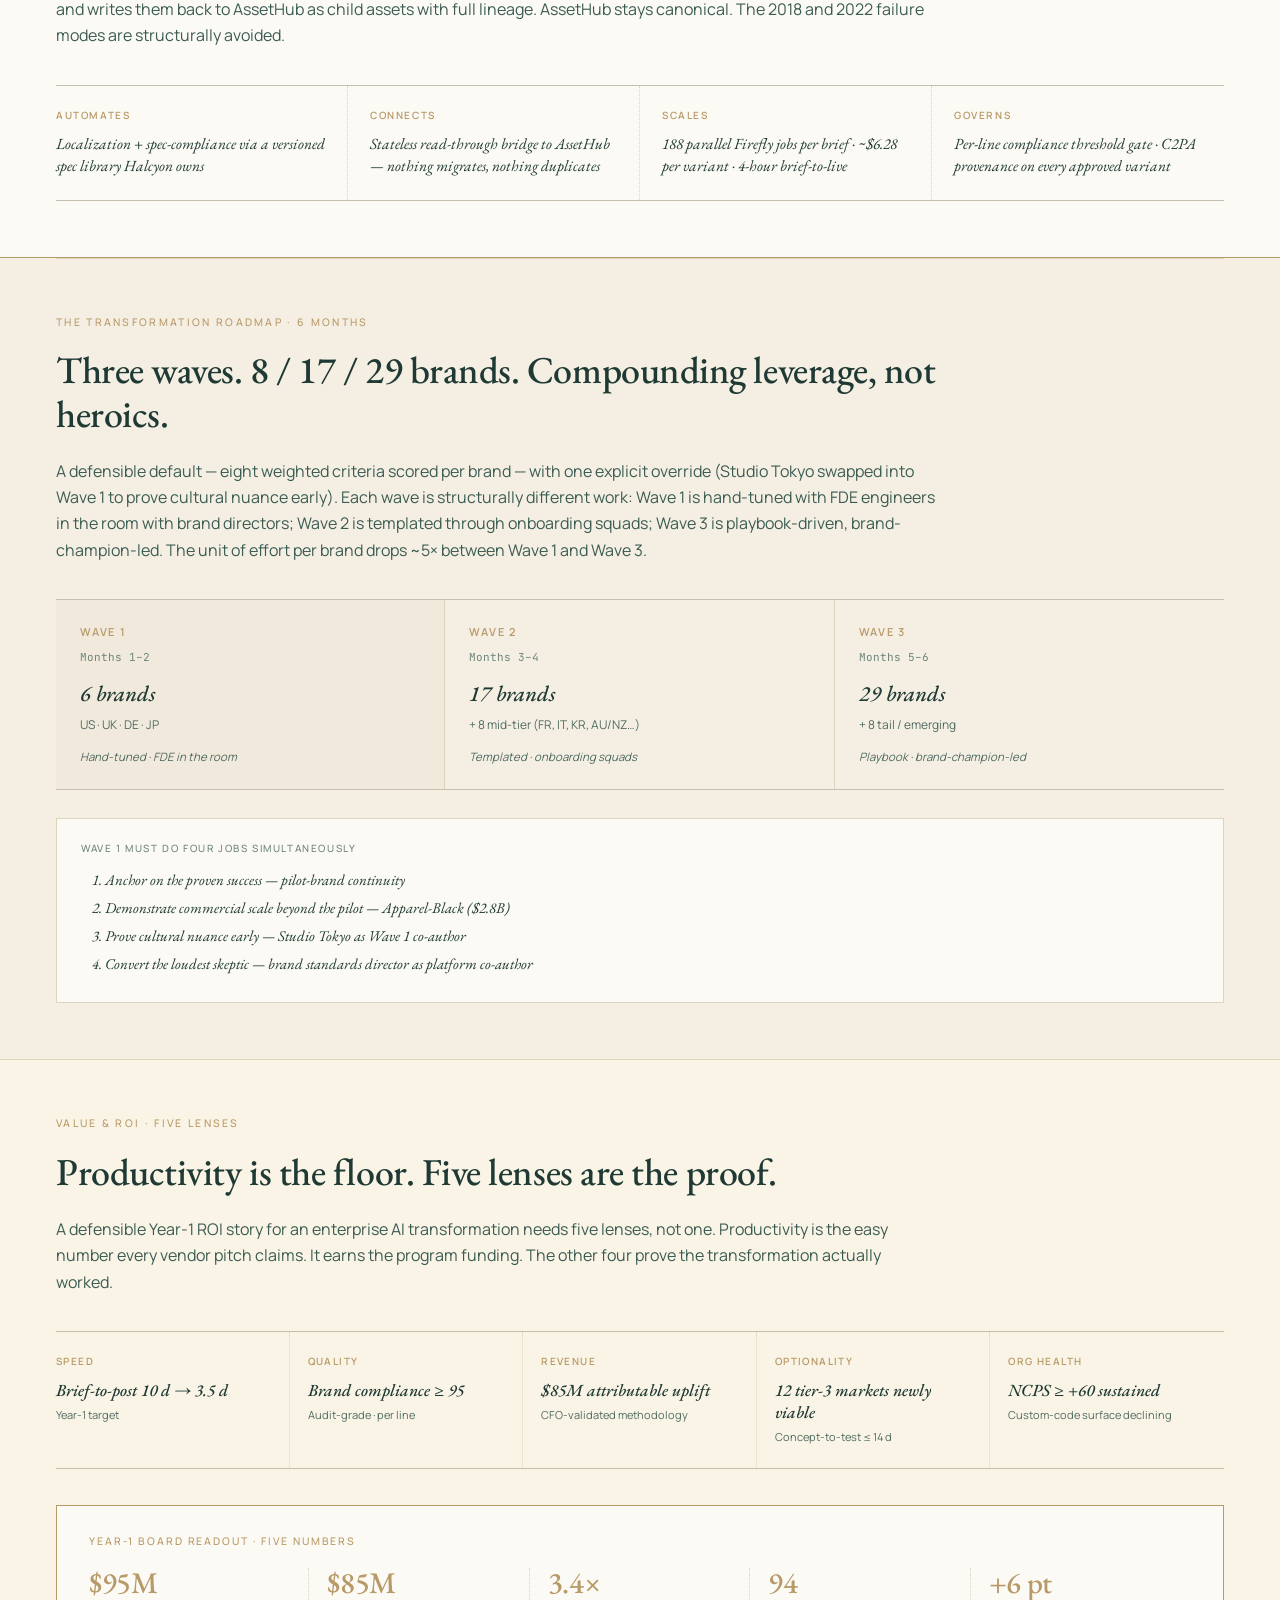
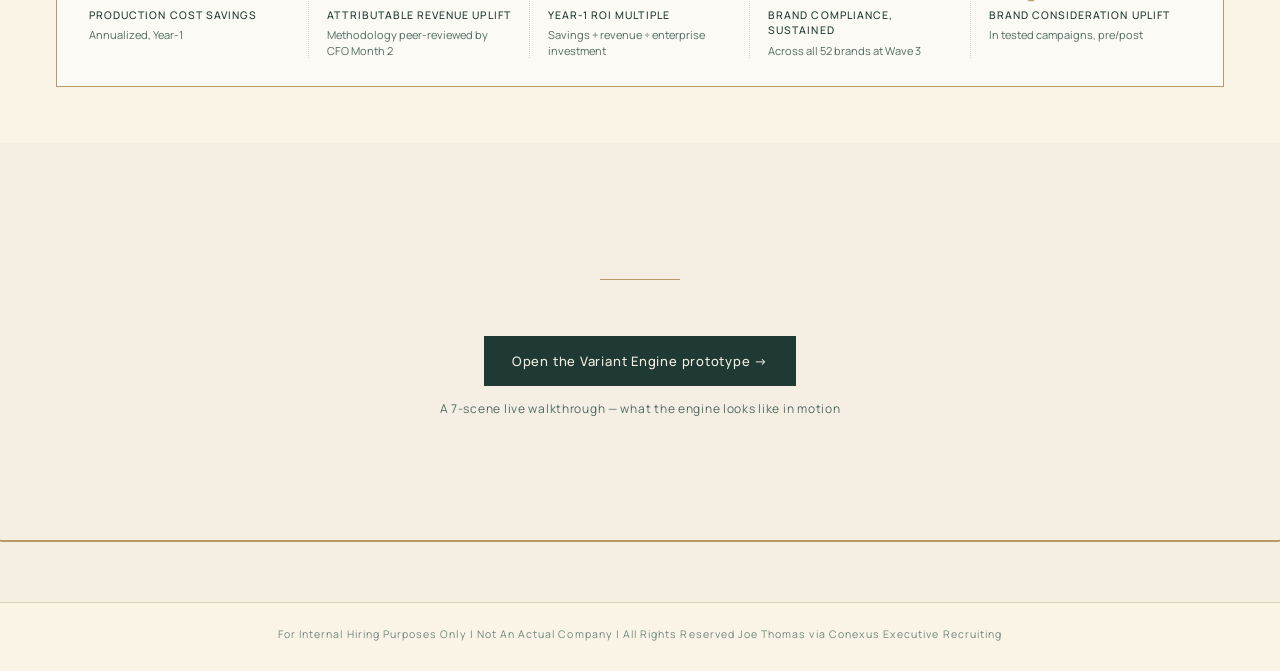
==== commit 4f7b3a2a: "Remove stakeholder cue layer (Act 0 panel + Act 1/2 markers + margin log + cue cards) and make HALCY" ====
--- a/index.html
+++ b/index.html
@@ -32,15 +32,12 @@
     <h2 id="scene-title" class="scene-title" aria-live="polite"></h2>
     <div id="scene-stage" class="scene-stage" role="region" aria-label="Active scene"></div>
     <div id="scene-controls" class="scene-controls" role="group" aria-label="Scene navigation"></div>
-    <aside id="margin-log" class="margin-log" aria-label="Audience cues seen so far" aria-live="polite"></aside>
   </section>
 
   <!-- End frame -->
   <section id="end-frame" class="end-frame hidden" aria-label="Closing summary" tabindex="-1"></section>
 </main>
 
-<!-- Floating cue overlay (markers anchor to elements; this hosts cards + pointers) -->
-<div id="cue-overlay" class="cue-overlay" aria-live="polite"></div>
 
 <!-- Mode + meta controls (always visible chrome — minimal) -->
 <nav id="meta-controls" class="meta-controls" aria-label="Playback"></nav>
--- a/style.css
+++ b/style.css
@@ -675,7 +675,18 @@
   letter-spacing: 0.30em;
   color: var(--ink-deep);
   margin-bottom: 8px;
-}
+  display: block;
+}
+.brand-strip__wordmark--link {
+  background: transparent;
+  border: 0;
+  padding: 0;
+  cursor: pointer;
+  text-align: left;
+  transition: color var(--dur-fast) var(--ease);
+}
+.brand-strip__wordmark--link:hover { color: var(--gold); }
+.brand-strip__wordmark--link:focus-visible { outline: 2px solid var(--gold); outline-offset: 4px; }
 
 .brand-strip__tag {
   font-family: var(--serif);
@@ -1165,6 +1176,15 @@
   letter-spacing: 0.30em;
   color: var(--ink-deep);
 }
+.act2-brand-bar__wordmark--link {
+  background: transparent;
+  border: 0;
+  padding: 0;
+  cursor: pointer;
+  transition: color var(--dur-fast) var(--ease);
+}
+.act2-brand-bar__wordmark--link:hover { color: var(--gold); }
+.act2-brand-bar__wordmark--link:focus-visible { outline: 2px solid var(--gold); outline-offset: 4px; }
 .act2-brand-bar__sep {
   width: 1px; height: 18px; background: var(--rule);
 }
